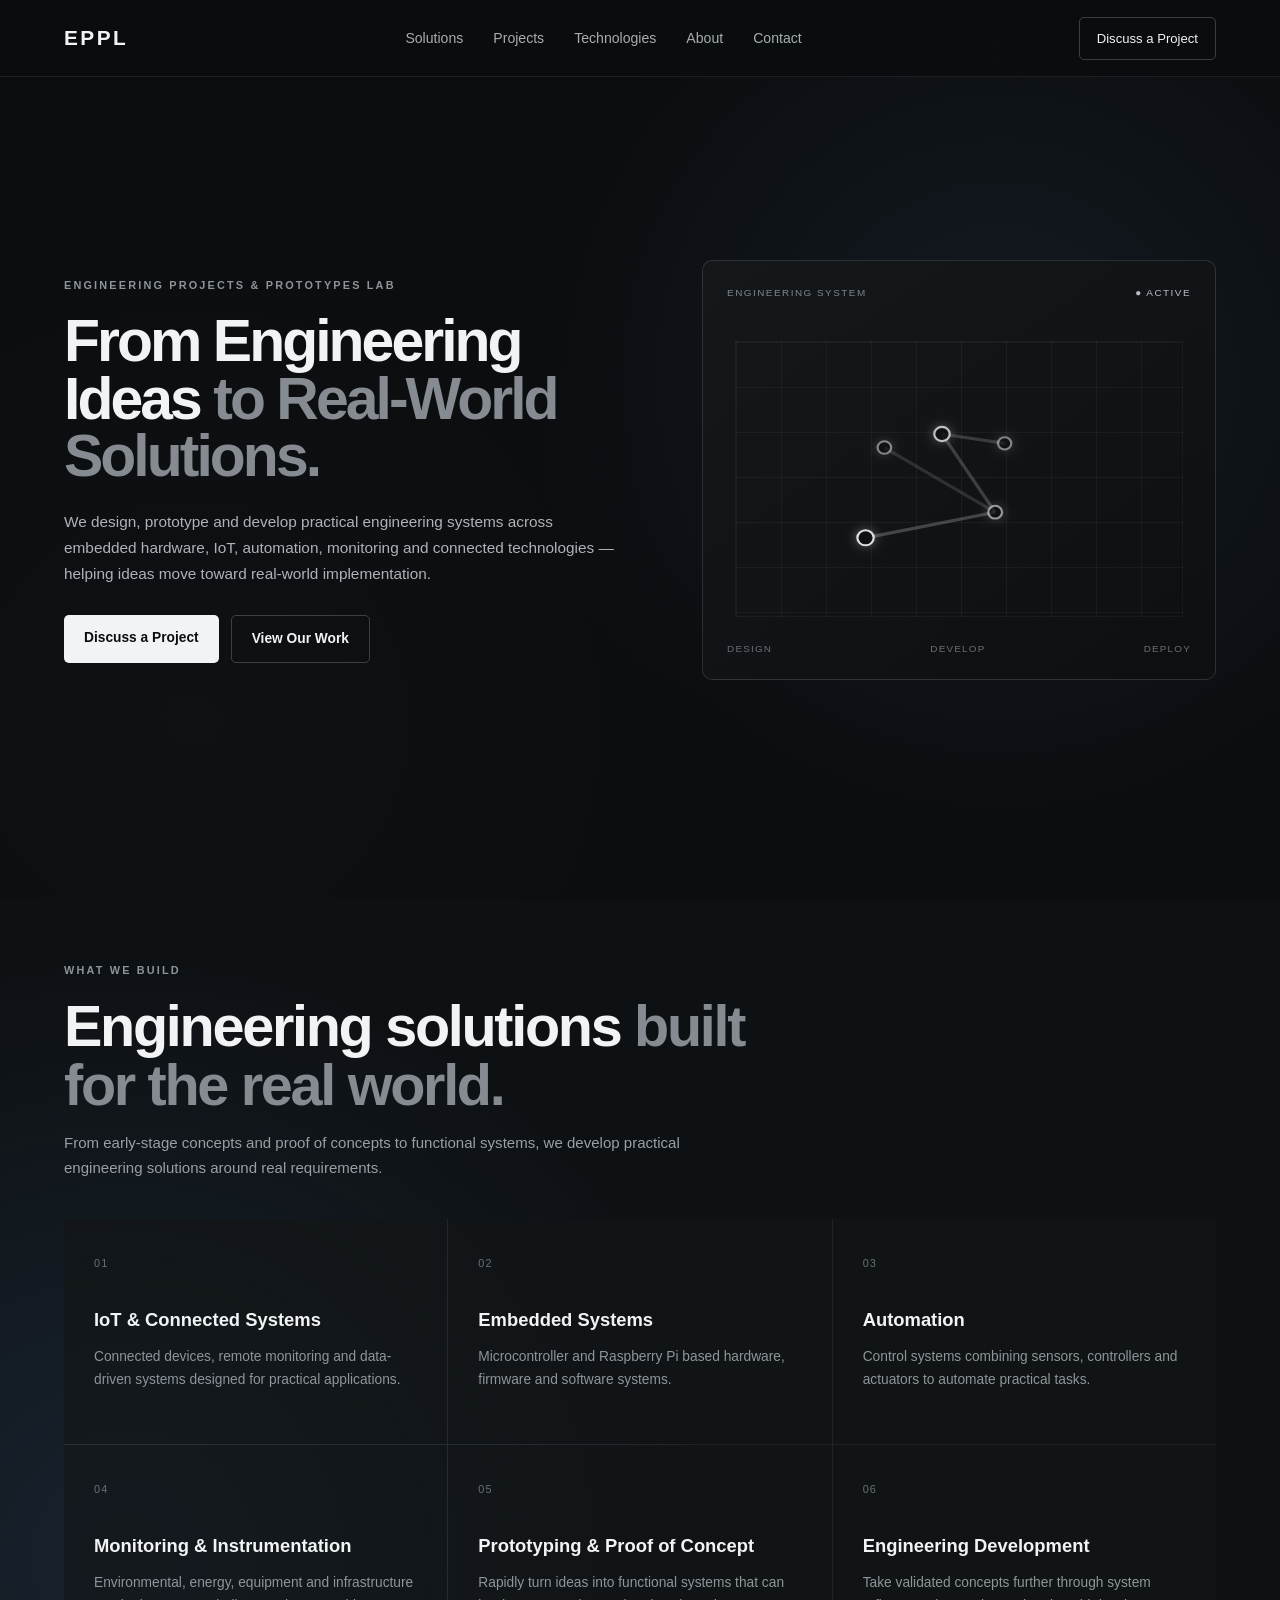
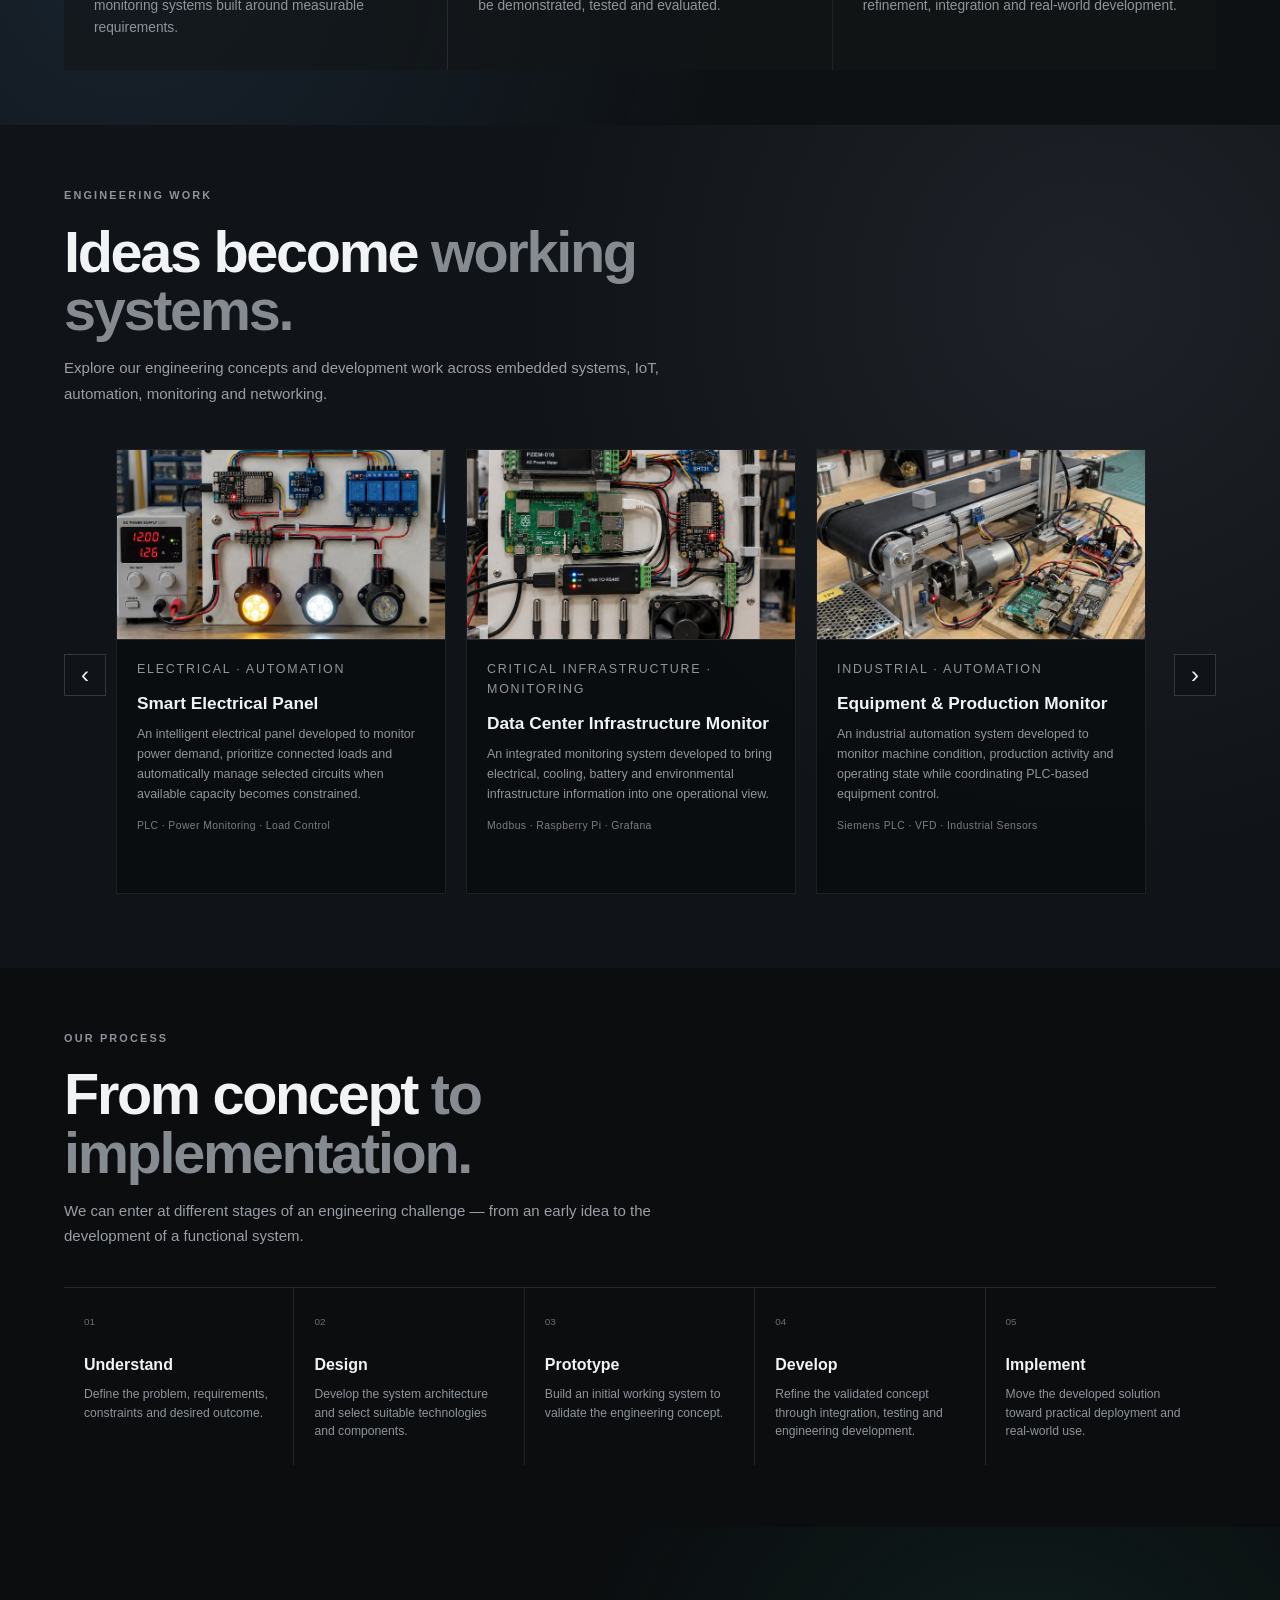
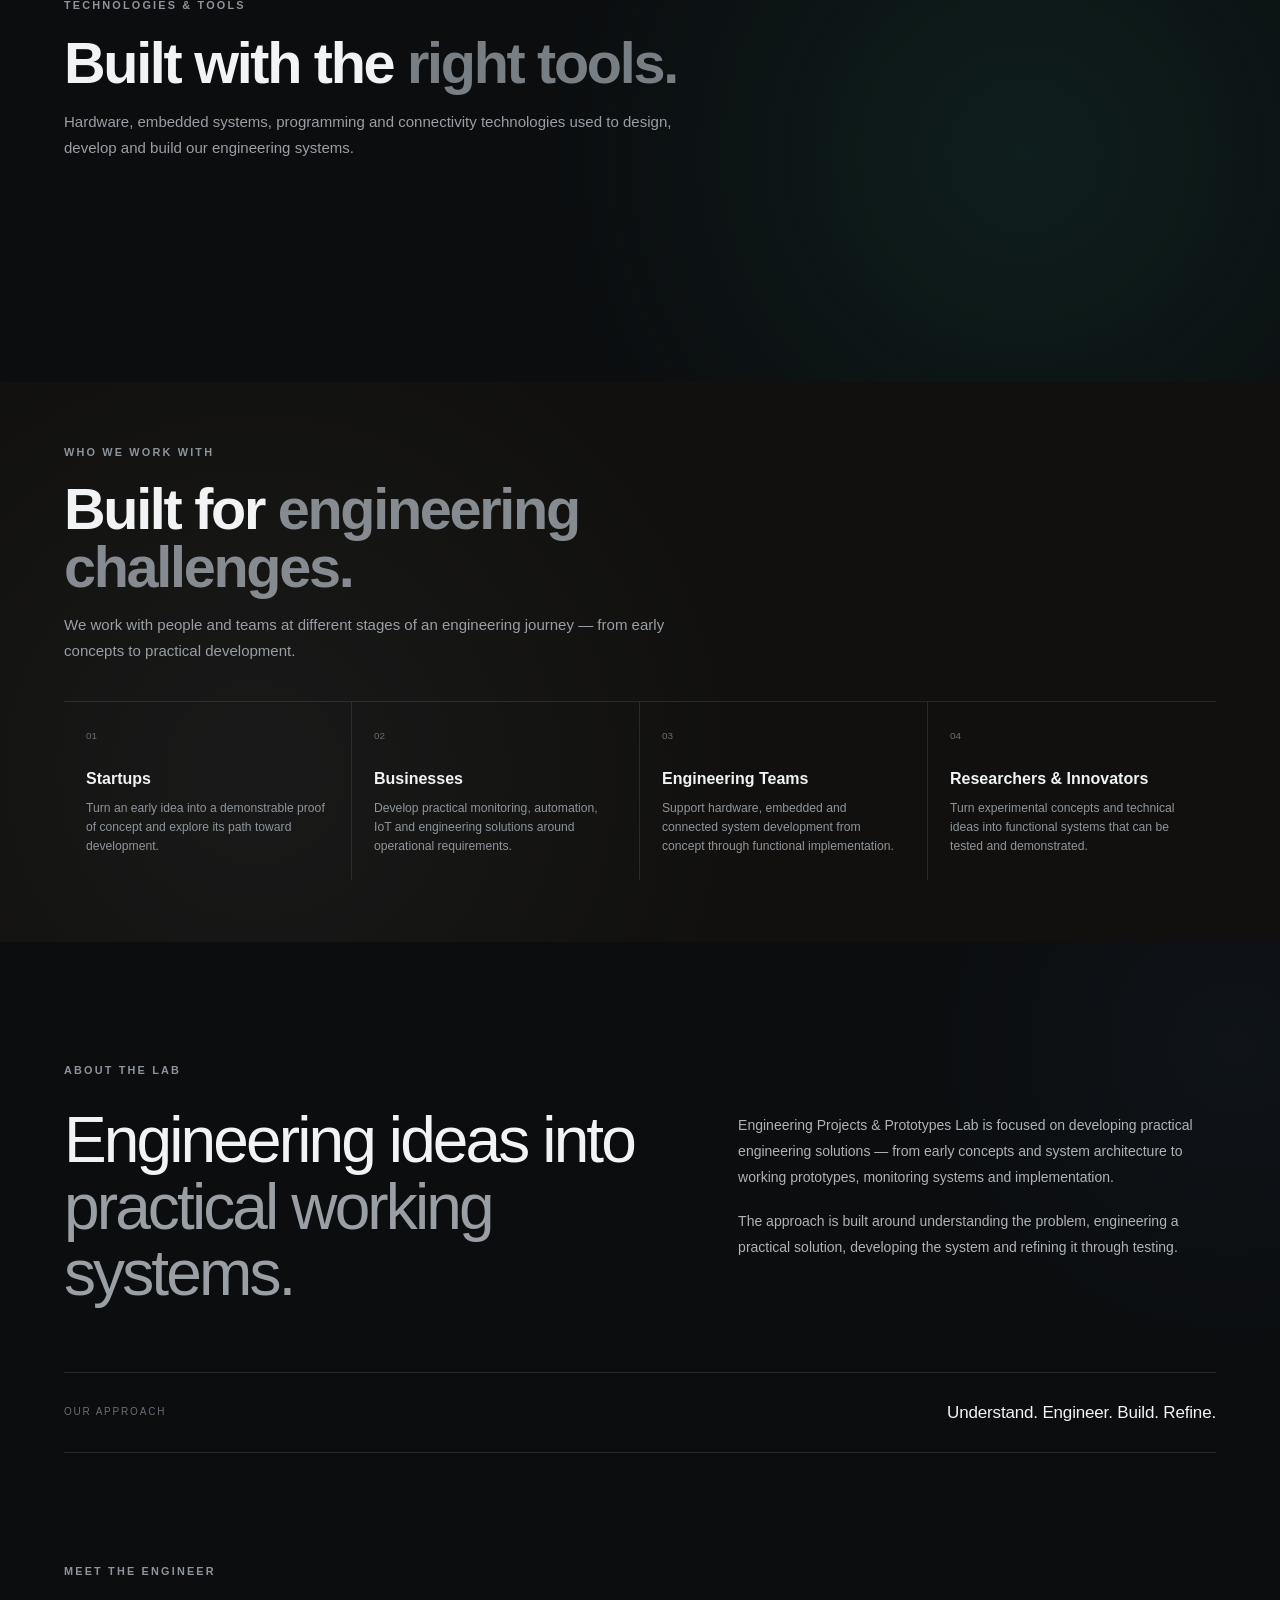
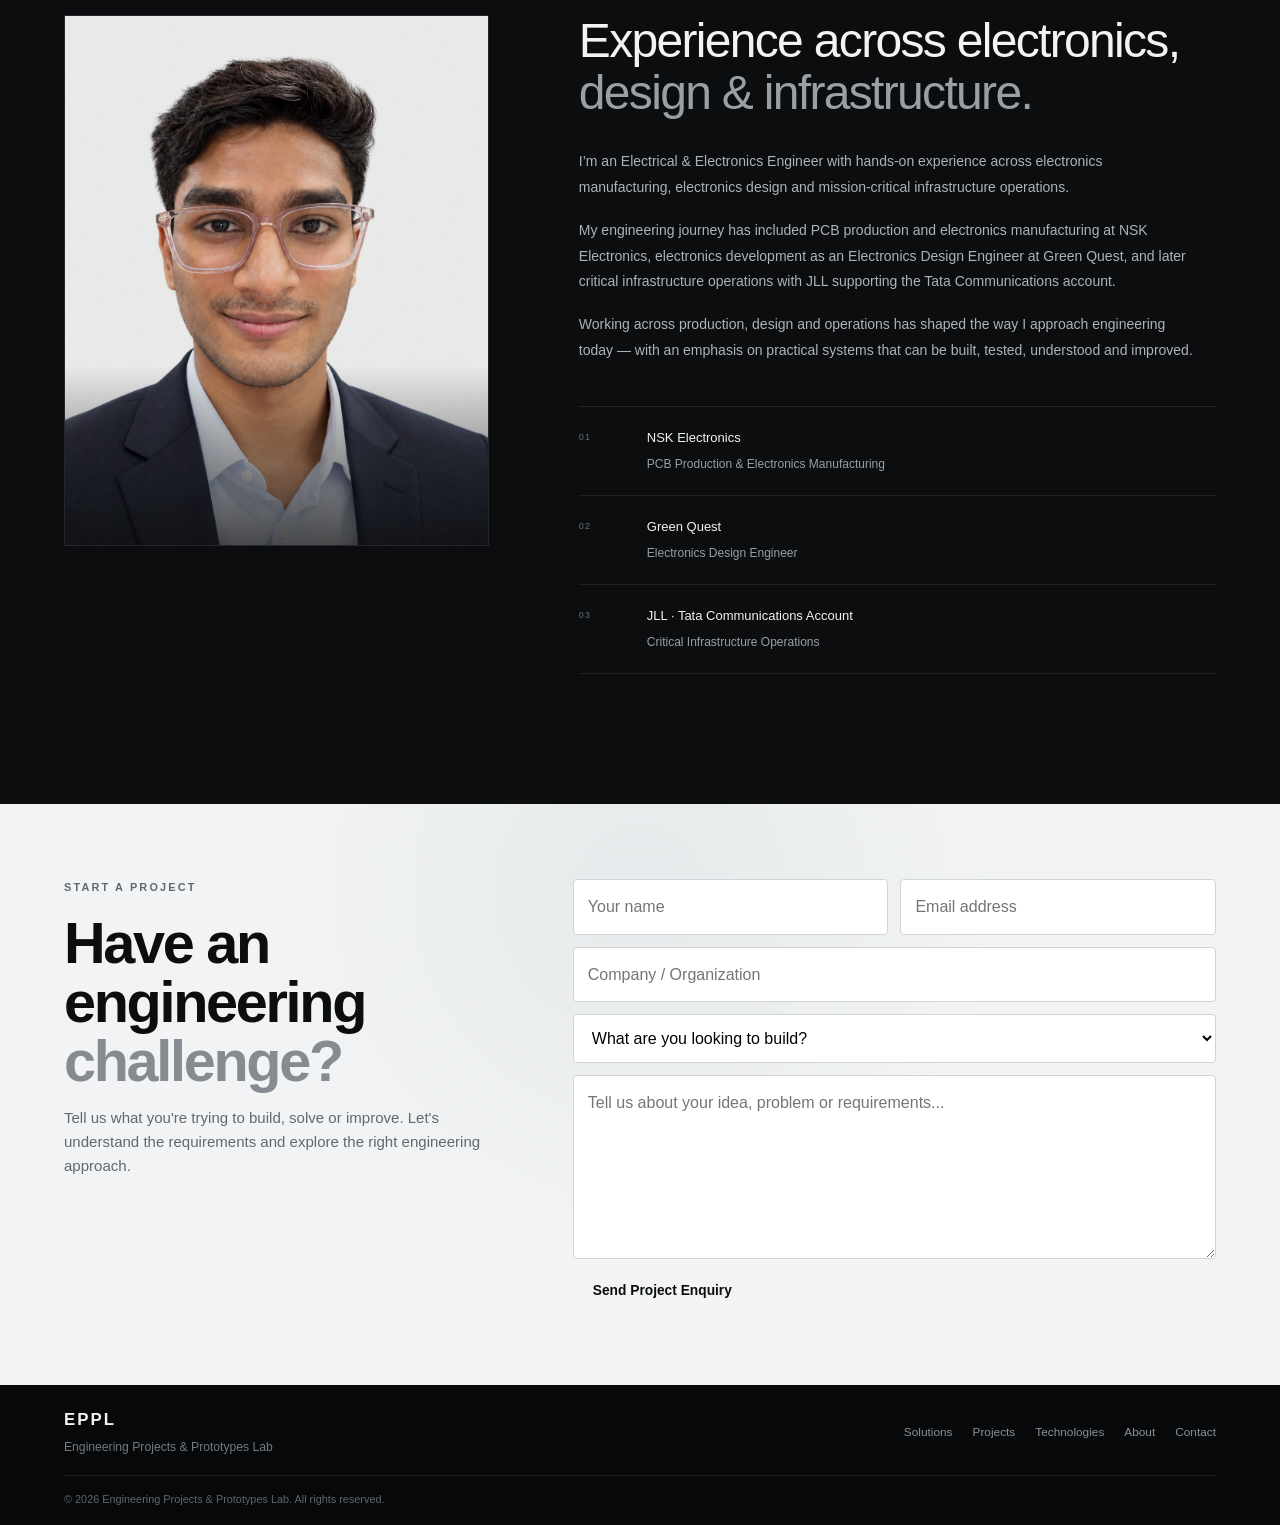
==== index.html @ 1024ffd7 "Initiate Portfolio deployment" ====
<!DOCTYPE html>
<html lang="en">

<head>

    <meta charset="UTF-8">

    <meta name="viewport" content="width=device-width, initial-scale=1.0">

    <title>Engineering Projects & Prototypes Lab</title>

    <meta name="description"
        content="Engineering Projects & Prototypes Lab — designing, developing and building practical engineering solutions across embedded systems, IoT, automation, monitoring and connected technologies.">

    <link rel="stylesheet" href="style.css">

</head>


<body>


    <!-- ================= NAVIGATION ================= -->

    <header class="navbar">

        <div class="container nav-container">

            <a href="#home" class="logo">
                EPPL
            </a>


            <nav class="nav-links">

                <a href="#solutions">Solutions</a>

                <a href="#projects">Projects</a>

                <a href="#technologies">Technologies</a>

                <a href="#about">About</a>

                <a href="#contact">Contact</a>

            </nav>


            <a href="#contact" class="nav-button">
                Discuss a Project
            </a>

        </div>

    </header>



    <!-- ================= MAIN ================= -->

    <main>


        <!-- ================= HERO ================= -->

        <section id="home" class="hero">

            <div class="container hero-container">


                <div class="hero-content">

                    <p class="eyebrow">
                        ENGINEERING PROJECTS & PROTOTYPES LAB
                    </p>


                    <h1>

                        From Engineering Ideas

                        <span>
                            to Real-World Solutions.
                        </span>

                    </h1>


                    <p class="hero-description">

                        We design, prototype and develop practical
                        engineering systems across embedded hardware,
                        IoT, automation, monitoring and connected
                        technologies — helping ideas move toward
                        real-world implementation.

                    </p>


                    <div class="hero-buttons">

                        <a href="#contact" class="primary-button">
                            Discuss a Project
                        </a>


                        <a href="#projects" class="secondary-button">
                            View Our Work
                        </a>

                    </div>

                </div>



                <!-- HERO VISUAL -->

                <div class="hero-visual">

                    <div class="prototype-card">

                        <div class="card-top">
                            <span>ENGINEERING SYSTEM</span>
                            <span class="status">● ACTIVE</span>
                        </div>

                        <div class="circuit-grid">

                            <svg class="engineering-network" viewBox="0 0 600 400" preserveAspectRatio="none">

                                <line id="arm-1" class="network-line" />
                                <line id="arm-2" class="network-line" />
                                <line id="arm-3" class="network-line" />
                                <line id="arm-4" class="network-line" />

                                <circle id="node-1" class="network-node" r="7" />
                                <circle id="node-2" class="network-node" r="7" />
                                <circle id="node-3" class="network-node" r="7" />
                                <circle id="node-4" class="network-node" r="7" />
                                <circle id="node-5" class="network-node" r="7" />

                            </svg>

                        </div>

                        <div class="card-bottom">
                            <span>DESIGN</span>
                            <span>DEVELOP</span>
                            <span>DEPLOY</span>
                        </div>

                    </div>

                </div>


            </div>

        </section>



        <!-- ================= SOLUTIONS ================= -->

        <section id="solutions" class="section">

            <div class="container">


                <div class="section-heading">

                    <p class="eyebrow">
                        WHAT WE BUILD
                    </p>


                    <h2>

                        Engineering solutions

                        <span>
                            built for the real world.
                        </span>

                    </h2>


                    <p>

                        From early-stage concepts and proof of concepts
                        to functional systems, we develop practical
                        engineering solutions around real requirements.

                    </p>

                </div>



                <div class="solution-grid">


                    <article class="solution-card">

                        <span class="card-number">
                            01
                        </span>

                        <h3>
                            IoT & Connected Systems
                        </h3>

                        <p>
                            Connected devices, remote monitoring and
                            data-driven systems designed for practical
                            applications.
                        </p>

                    </article>



                    <article class="solution-card">

                        <span class="card-number">
                            02
                        </span>

                        <h3>
                            Embedded Systems
                        </h3>

                        <p>
                            Microcontroller and Raspberry Pi based
                            hardware, firmware and software systems.
                        </p>

                    </article>



                    <article class="solution-card">

                        <span class="card-number">
                            03
                        </span>

                        <h3>
                            Automation
                        </h3>

                        <p>
                            Control systems combining sensors,
                            controllers and actuators to automate
                            practical tasks.
                        </p>

                    </article>



                    <article class="solution-card">

                        <span class="card-number">
                            04
                        </span>

                        <h3>
                            Monitoring & Instrumentation
                        </h3>

                        <p>
                            Environmental, energy, equipment and
                            infrastructure monitoring systems built
                            around measurable requirements.
                        </p>

                    </article>



                    <article class="solution-card">

                        <span class="card-number">
                            05
                        </span>

                        <h3>
                            Prototyping & Proof of Concept
                        </h3>

                        <p>
                            Rapidly turn ideas into functional systems
                            that can be demonstrated, tested and
                            evaluated.
                        </p>

                    </article>



                    <article class="solution-card">

                        <span class="card-number">
                            06
                        </span>

                        <h3>
                            Engineering Development
                        </h3>

                        <p>
                            Take validated concepts further through
                            system refinement, integration and
                            real-world development.
                        </p>

                    </article>


                </div>

            </div>

        </section>



        <!-- ================= PROJECTS ================= -->

        <section id="projects" class="section projects-section">

            <div class="container">


                <div class="section-heading">

                    <p class="eyebrow">
                        ENGINEERING WORK
                    </p>


                    <h2>

                        Ideas become

                        <span>
                            working systems.
                        </span>

                    </h2>


                    <p>

                        Explore our engineering concepts and development
                        work across embedded systems, IoT, automation,
                        monitoring and networking.

                    </p>

                </div>



                <div class="project-carousel">


                    <button class="project-arrow project-prev" aria-label="Previous project">

                        ‹

                    </button>



                    <div class="project-slider">


                        <!-- PROJECT 01 -->

                        <a href="projects/smart-electrical-panel.html" class="project-card" aria-label="Open Smart Electrical Panel project">

                            <div class="project-image">
                                <img src="assets/images/project-01.jpg" alt="Smart Electrical Panel">
                            </div>

                            <div class="project-content">

                                <p class="project-category">
                                    ELECTRICAL · AUTOMATION
                                </p>

                                <h3>
                                    Smart Electrical Panel
                                </h3>

                                <p>
                                    An intelligent electrical panel developed to monitor
                                    power demand, prioritize connected loads and automatically
                                    manage selected circuits when available capacity becomes
                                    constrained.
                                </p>

                                <div class="project-tech">
                                    PLC · Power Monitoring · Load Control
                                </div>


                            </div>

                        </a>



                        <!-- PROJECT 02 -->

                        <a href="projects/data-center-infrastructure-monitor.html" class="project-card" aria-label="Open Data Center Infrastructure Monitor project">

                            <div class="project-image">
                                <img src="assets/images/project-02.jpg" alt="Data Center Infrastructure Monitor">
                            </div>

                            <div class="project-content">

                                <p class="project-category">
                                    CRITICAL INFRASTRUCTURE · MONITORING
                                </p>

                                <h3>
                                    Data Center Infrastructure Monitor
                                </h3>

                                <p>
                                    An integrated monitoring system developed to bring
                                    electrical, cooling, battery and environmental
                                    infrastructure information into one operational view.
                                </p>

                                <div class="project-tech">
                                    Modbus · Raspberry Pi · Grafana
                                </div>


                            </div>

                        </a>

                        <!-- PROJECT 03 -->
                        <a href="projects/industrial-equipment-monitor-control.html" class="project-card" aria-label="Open Equipment & Production Monitor project">

                            <div class="project-image">
                                <img src="assets/images/project-03.jpg" alt="Equipment & Production Monitor">
                            </div>

                            <div class="project-content">

                                <p class="project-category">
                                    INDUSTRIAL · AUTOMATION
                                </p>

                                <h3>
                                    Equipment & Production Monitor
                                </h3>

                                <p>
                                    An industrial automation system developed to monitor
                                    machine condition, production activity and operating
                                    state while coordinating PLC-based equipment control.
                                </p>

                                <div class="project-tech">
                                    Siemens PLC · VFD · Industrial Sensors
                                </div>


                            </div>

                        </a>


                        <!-- PROJECT 04 -->

                        <a href="projects/predictive-motor-health.html" class="project-card" aria-label="Open Predictive Motor Health Analyzer project">

                            <div class="project-image">
                                <img src="assets/images/project-04.jpg" alt="Predictive Motor Health Analyzer">
                            </div>

                            <div class="project-content">

                                <p class="project-category">
                                    CONDITION MONITORING · ANALYTICS
                                </p>

                                <h3>
                                    Predictive Motor Health Analyzer
                                </h3>

                                <p>
                                    A multi-parameter motor monitoring system developed to
                                    observe electrical, vibration, thermal and rotational
                                    behaviour and identify developing operating deviations.
                                </p>

                                <div class="project-tech">
                                    STM32 · Sensors · Raspberry Pi
                                </div>


                            </div>

                        </a>



                        <!-- PROJECT 05 -->

                        <a href="projects/smart-parking-vehicle-flow.html" class="project-card" aria-label="Open Smart Parking & Vehicle Flow project">

                            <div class="project-image">
                                <img src="assets/images/project-05.jpg" alt="Smart Parking & Vehicle Flow">
                            </div>

                            <div class="project-content">

                                <p class="project-category">
                                    SMART INFRASTRUCTURE · AUTOMATION
                                </p>

                                <h3>
                                    Smart Parking & Vehicle Flow
                                </h3>

                                <p>
                                    A parking-management system developed to monitor
                                    space occupancy, identify vehicles, manage entry
                                    and exit access and maintain real-time parking capacity.
                                </p>

                                <div class="project-tech">
                                    PLC · RFID · IoT
                                </div>


                            </div>

                        </a>




                        <!-- PROJECT 06 -->

                        <a href="projects/community-water-consumption-monitor.html" class="project-card" aria-label="Open Community Water Consumption Monitor project">

                            <div class="project-image">
                                <img src="assets/images/project-06.jpg" alt="Community Water Consumption Monitor">
                            </div>

                            <div class="project-content">

                                <p class="project-category">
                                    SMART UTILITIES · IOT
                                </p>

                                <h3>
                                    Community Water Consumption Monitor
                                </h3>

                                <p>
                                    A community water-monitoring system developed to measure
                                    household consumption, track usage history and provide
                                    families with weekly individual and community-wide
                                    consumption awareness.
                                </p>

                                <div class="project-tech">
                                    ESP32 · LoRaWAN · Raspberry Pi
                                </div>


                            </div>

                        </a>



                    </div>



                    <button class="project-arrow project-next" aria-label="Next project">

                        ›

                    </button>


                </div>

            </div>

        </section>


        <!-- ================= HOW WE WORK ================= -->

        <section class="section process-section">

            <div class="container">


                <div class="section-heading">

                    <p class="eyebrow">
                        OUR PROCESS
                    </p>


                    <h2>

                        From concept

                        <span>
                            to implementation.
                        </span>

                    </h2>


                    <p>

                        We can enter at different stages of an engineering
                        challenge — from an early idea to the development
                        of a functional system.

                    </p>

                </div>



                <div class="process-grid">


                    <div class="process-step">

                        <span>
                            01
                        </span>

                        <h3>
                            Understand
                        </h3>

                        <p>
                            Define the problem, requirements, constraints
                            and desired outcome.
                        </p>

                    </div>



                    <div class="process-step">

                        <span>
                            02
                        </span>

                        <h3>
                            Design
                        </h3>

                        <p>
                            Develop the system architecture and select
                            suitable technologies and components.
                        </p>

                    </div>



                    <div class="process-step">

                        <span>
                            03
                        </span>

                        <h3>
                            Prototype
                        </h3>

                        <p>
                            Build an initial working system to validate
                            the engineering concept.
                        </p>

                    </div>



                    <div class="process-step">

                        <span>
                            04
                        </span>

                        <h3>
                            Develop
                        </h3>

                        <p>
                            Refine the validated concept through
                            integration, testing and engineering development.
                        </p>

                    </div>



                    <div class="process-step">

                        <span>
                            05
                        </span>

                        <h3>
                            Implement
                        </h3>

                        <p>
                            Move the developed solution toward practical
                            deployment and real-world use.
                        </p>

                    </div>


                </div>

            </div>

        </section>



        <!-- ================= TECHNOLOGIES ================= -->

        <section class="technology-section section" id="technologies">


            <div class="container">


                <div class="technology-heading">

                    <p class="eyebrow">
                        TECHNOLOGIES & TOOLS
                    </p>


                    <h2>

                        Built with the

                        <span>
                            right tools.
                        </span>

                    </h2>


                    <p>

                        Hardware, embedded systems, programming and
                        connectivity technologies used to design,
                        develop and build our engineering systems.

                    </p>

                </div>

            </div>



            <!-- ROW 01 -->

            <div class="technology-marquee">

                <div class="technology-track track-forward">


                    <div class="technology-item">
                        <span class="tech-icon">◉</span>
                        Arduino
                    </div>


                    <div class="technology-item">
                        <span class="tech-icon">◉</span>
                        ESP32
                    </div>


                    <div class="technology-item">
                        <span class="tech-icon">◉</span>
                        ESP8266
                    </div>


                    <div class="technology-item">
                        <span class="tech-icon">●</span>
                        Raspberry Pi
                    </div>


                    <div class="technology-item">
                        <span class="tech-icon">◇</span>
                        Sensors
                    </div>


                    <div class="technology-item">
                        <span class="tech-icon">□</span>
                        Relay Modules
                    </div>


                    <div class="technology-item">
                        <span class="tech-icon">↗</span>
                        Actuators
                    </div>


                    <div class="technology-item">
                        <span class="tech-icon">◎</span>
                        Motors
                    </div>



                    <!-- DUPLICATE -->

                    <div class="technology-item">
                        <span class="tech-icon">◉</span>
                        Arduino
                    </div>


                    <div class="technology-item">
                        <span class="tech-icon">◉</span>
                        ESP32
                    </div>


                    <div class="technology-item">
                        <span class="tech-icon">◉</span>
                        ESP8266
                    </div>


                    <div class="technology-item">
                        <span class="tech-icon">●</span>
                        Raspberry Pi
                    </div>


                    <div class="technology-item">
                        <span class="tech-icon">◇</span>
                        Sensors
                    </div>


                    <div class="technology-item">
                        <span class="tech-icon">□</span>
                        Relay Modules
                    </div>


                    <div class="technology-item">
                        <span class="tech-icon">↗</span>
                        Actuators
                    </div>


                    <div class="technology-item">
                        <span class="tech-icon">◎</span>
                        Motors
                    </div>


                </div>

            </div>



            <!-- ROW 02 -->

            <div class="technology-marquee">

                <div class="technology-track track-reverse">


                    <div class="technology-item">
                        <span class="tech-icon">Py</span>
                        Python
                    </div>


                    <div class="technology-item">
                        <span class="tech-icon">C</span>
                        C / C++
                    </div>


                    <div class="technology-item">
                        <span class="tech-icon">⌘</span>
                        Arduino IDE
                    </div>


                    <div class="technology-item">
                        <span class="tech-icon">▣</span>
                        Linux
                    </div>


                    <div class="technology-item">
                        <span class="tech-icon">Wi</span>
                        Wi-Fi
                    </div>


                    <div class="technology-item">
                        <span class="tech-icon">BT</span>
                        Bluetooth
                    </div>


                    <div class="technology-item">
                        <span class="tech-icon">MQ</span>
                        MQTT
                    </div>


                    <div class="technology-item">
                        <span class="tech-icon">IP</span>
                        TCP/IP
                    </div>


                    <div class="technology-item">
                        <span class="tech-icon">IoT</span>
                        IoT
                    </div>


                    <div class="technology-item">
                        <span class="tech-icon">GPIO</span>
                        GPIO
                    </div>



                    <!-- DUPLICATE -->

                    <div class="technology-item">
                        <span class="tech-icon">Py</span>
                        Python
                    </div>


                    <div class="technology-item">
                        <span class="tech-icon">C</span>
                        C / C++
                    </div>


                    <div class="technology-item">
                        <span class="tech-icon">⌘</span>
                        Arduino IDE
                    </div>


                    <div class="technology-item">
                        <span class="tech-icon">▣</span>
                        Linux
                    </div>


                    <div class="technology-item">
                        <span class="tech-icon">Wi</span>
                        Wi-Fi
                    </div>


                    <div class="technology-item">
                        <span class="tech-icon">BT</span>
                        Bluetooth
                    </div>


                    <div class="technology-item">
                        <span class="tech-icon">MQ</span>
                        MQTT
                    </div>


                    <div class="technology-item">
                        <span class="tech-icon">IP</span>
                        TCP/IP
                    </div>


                    <div class="technology-item">
                        <span class="tech-icon">IoT</span>
                        IoT
                    </div>


                    <div class="technology-item">
                        <span class="tech-icon">GPIO</span>
                        GPIO
                    </div>


                </div>

            </div>


        </section>



        <!-- ================= WHO WE WORK WITH ================= -->

        <section class="section clients-section">

            <div class="container">


                <div class="section-heading">

                    <p class="eyebrow">
                        WHO WE WORK WITH
                    </p>


                    <h2>

                        Built for

                        <span>
                            engineering challenges.
                        </span>

                    </h2>


                    <p>

                        We work with people and teams at different stages
                        of an engineering journey — from early concepts
                        to practical development.

                    </p>

                </div>



                <div class="client-grid">


                    <div class="client-card">

                        <span>
                            01
                        </span>

                        <h3>
                            Startups
                        </h3>

                        <p>
                            Turn an early idea into a demonstrable
                            proof of concept and explore its path
                            toward development.
                        </p>

                    </div>



                    <div class="client-card">

                        <span>
                            02
                        </span>

                        <h3>
                            Businesses
                        </h3>

                        <p>
                            Develop practical monitoring, automation,
                            IoT and engineering solutions around
                            operational requirements.
                        </p>

                    </div>



                    <div class="client-card">

                        <span>
                            03
                        </span>

                        <h3>
                            Engineering Teams
                        </h3>

                        <p>
                            Support hardware, embedded and connected
                            system development from concept through
                            functional implementation.
                        </p>

                    </div>



                    <div class="client-card">

                        <span>
                            04
                        </span>

                        <h3>
                            Researchers & Innovators
                        </h3>

                        <p>
                            Turn experimental concepts and technical
                            ideas into functional systems that can
                            be tested and demonstrated.
                        </p>

                    </div>


                </div>

            </div>

        </section>


        <!-- =========================================================
     ABOUT
========================================================= -->

        <section class="about-lab" id="about">

            <div class="container">


                <!-- =================================================
             ABOUT THE LAB
        ================================================== -->

                <div class="about-lab-intro">

                    <p class="eyebrow">
                        ABOUT THE LAB
                    </p>

                    <div class="about-lab-heading">

                        <h2>
                            Engineering ideas into
                            <span>practical working systems.</span>
                        </h2>

                        <div class="about-lab-copy">

                            <p>
                                Engineering Projects & Prototypes Lab is focused on
                                developing practical engineering solutions — from
                                early concepts and system architecture to working
                                prototypes, monitoring systems and implementation.
                            </p>

                            <p>
                                The approach is built around understanding the problem,
                                engineering a practical solution, developing the system
                                and refining it through testing.
                            </p>

                        </div>

                    </div>


                    <!-- MOTTO -->

                    <div class="lab-motto">

                        <span class="lab-motto-label">
                            OUR APPROACH
                        </span>

                        <strong>
                            Understand. Engineer. Build. Refine.
                        </strong>

                    </div>

                </div>



                <!-- =================================================
             MEET THE ENGINEER
        ================================================== -->

                <div class="meet-engineer">

                    <div class="meet-engineer-header">

                        <p class="eyebrow">
                            MEET THE ENGINEER
                        </p>

                    </div>


                    <div class="meet-engineer-grid">


                        <!-- PHOTO -->

                        <div class="engineer-photo">

                            <img src="assets/images/engineer-profile.jpg"
                                alt="Engineer behind Engineering Projects & Prototypes Lab">

                        </div>



                        <!-- PROFILE -->

                        <div class="engineer-profile">

                            <h3>
                                Experience across electronics,
                                <span>design & infrastructure.</span>
                            </h3>


                            <div class="engineer-story">

                                <p>
                                    I’m an Electrical & Electronics Engineer with
                                    hands-on experience across electronics manufacturing,
                                    electronics design and mission-critical infrastructure
                                    operations.
                                </p>

                                <p>
                                    My engineering journey has included PCB production
                                    and electronics manufacturing at NSK Electronics,
                                    electronics development as an Electronics Design
                                    Engineer at Green Quest, and later critical
                                    infrastructure operations with JLL supporting the
                                    Tata Communications account.
                                </p>

                                <p>
                                    Working across production, design and operations has
                                    shaped the way I approach engineering today — with an
                                    emphasis on practical systems that can be built,
                                    tested, understood and improved.
                                </p>

                            </div>



                            <!-- EXPERIENCE -->

                            <div class="engineer-experience">


                                <div class="engineer-experience-item">

                                    <div class="experience-number">
                                        01
                                    </div>

                                    <div class="experience-company">

                                        <strong>
                                            NSK Electronics
                                        </strong>

                                        <span>
                                            PCB Production & Electronics Manufacturing
                                        </span>

                                    </div>

                                </div>



                                <div class="engineer-experience-item">

                                    <div class="experience-number">
                                        02
                                    </div>

                                    <div class="experience-company">

                                        <strong>
                                            Green Quest
                                        </strong>

                                        <span>
                                            Electronics Design Engineer
                                        </span>

                                    </div>

                                </div>



                                <div class="engineer-experience-item">

                                    <div class="experience-number">
                                        03
                                    </div>

                                    <div class="experience-company">

                                        <strong>
                                            JLL · Tata Communications Account
                                        </strong>

                                        <span>
                                            Critical Infrastructure Operations
                                        </span>

                                    </div>

                                </div>


                            </div>

                        </div>

                    </div>

                </div>

            </div>

        </section>


        <!-- ================= CONTACT ================= -->

        <section id="contact" class="contact-section">

            <div class="container contact-container">


                <div class="contact-heading">

                    <p class="eyebrow">
                        START A PROJECT
                    </p>


                    <h2>

                        Have an engineering

                        <span>
                            challenge?
                        </span>

                    </h2>


                    <p>

                        Tell us what you're trying to build, solve or
                        improve. Let's understand the requirements and
                        explore the right engineering approach.

                    </p>

                </div>



                <form class="contact-form" id="contactForm">


                    <div class="form-row">

                        <input type="text" placeholder="Your name" required>


                        <input type="email" placeholder="Email address" required>

                    </div>



                    <input type="text" placeholder="Company / Organization">



                    <select>

                        <option value="">
                            What are you looking to build?
                        </option>


                        <option>
                            IoT Solution
                        </option>


                        <option>
                            Embedded System
                        </option>


                        <option>
                            Automation System
                        </option>


                        <option>
                            Monitoring System
                        </option>


                        <option>
                            Engineering Prototype
                        </option>


                        <option>
                            Product / System Development
                        </option>


                        <option>
                            Proof of Concept
                        </option>


                        <option>
                            Other
                        </option>

                    </select>



                    <textarea rows="6" placeholder="Tell us about your idea, problem or requirements..."></textarea>



                    <button type="submit" class="primary-button">

                        Send Project Enquiry

                    </button>


                </form>


            </div>

        </section>


    </main>



    <!-- ================= FOOTER ================= -->

    <footer class="footer">


        <div class="container footer-container">


            <div>

                <div class="footer-logo">
                    EPPL
                </div>


                <p>
                    Engineering Projects & Prototypes Lab
                </p>

            </div>



            <div class="footer-links">

                <a href="#solutions">
                    Solutions
                </a>


                <a href="#projects">
                    Projects
                </a>


                <a href="#technologies">
                    Technologies
                </a>


                <a href="#about">
                    About
                </a>


                <a href="#contact">
                    Contact
                </a>

            </div>


        </div>



        <div class="container footer-bottom">

            <p>

                © 2026 Engineering Projects & Prototypes Lab.
                All rights reserved.

            </p>

        </div>


    </footer>



    <script src="script.js"></script>


</body>

</html>
---- style.css ----
/* =========================================================
   THEME / GLOBAL VARIABLES
   Change colours here to change the overall site theme.
========================================================= */

:root {

    /* -----------------------------------------------------
       CORE BACKGROUNDS
    ----------------------------------------------------- */

    --bg-primary: #0b0d0f;
    --bg-secondary: #0e1114;
    --bg-tertiary: #101419;
    --bg-dark: #070809;


    /* -----------------------------------------------------
       CARDS
    ----------------------------------------------------- */

    --card-bg: rgba(8, 10, 12, 0.70);
    --card-bg-light: rgba(8, 10, 12, 0.62);
    --card-hover: rgba(20, 24, 28, 0.78);


    /* -----------------------------------------------------
       TEXT
    ----------------------------------------------------- */

    --text-primary: #f1f3f4;
    --text-secondary: #aeb3b8;
    --text-muted: #999fa5;
    --text-dim: #777e84;
    --text-faint: #686f76;


    /* -----------------------------------------------------
       BORDERS / LINES
    ----------------------------------------------------- */

    --border-light: rgba(255, 255, 255, 0.08);
    --border-medium: rgba(255, 255, 255, 0.10);
    --border-strong: rgba(255, 255, 255, 0.20);


    /* -----------------------------------------------------
       ATMOSPHERE / BACKGROUND GLOWS
    ----------------------------------------------------- */

    --glow-blue: rgba(45, 70, 95, 0.24);
    --glow-blue-soft: rgba(45, 75, 105, 0.30);

    --glow-steel: rgba(75, 80, 88, 0.24);

    --glow-neutral: rgba(55, 60, 68, 0.20);

    --glow-teal: rgba(25, 75, 68, 0.28);

    --glow-warm: rgba(43, 49, 48, 0.28);


    /* -----------------------------------------------------
       LIGHT CONTACT SECTION
    ----------------------------------------------------- */

    --contact-bg: #f1f3f4;
    --contact-text: #0b0d0f;
    --contact-muted: #62686d;
    --contact-input: #ffffff;
    --contact-border: #d1d5d8;
}


/* =========================================================
   RESET
========================================================= */

* {
    margin: 0;
    padding: 0;
    box-sizing: border-box;
}

html {
    scroll-behavior: smooth;
}

body {
    font-family: Arial, Helvetica, sans-serif;
    background: var(--bg-primary);
    color: var(--text-primary);
    line-height: 1.6;
    overflow-x: hidden;
}

section {
    scroll-margin-top: 75px;
}
#solutions {
    padding-bottom: 55px;
}

a {
    color: inherit;
    text-decoration: none;
}

button,
input,
select,
textarea {
    font-family: inherit;
}

.container {
    width: min(1180px, 90%);
    margin: 0 auto;
}


/* =========================================================
   NAVBAR
========================================================= */

.navbar {
    position: fixed;
    top: 0;
    left: 0;
    width: 100%;
    z-index: 1000;

    background: rgba(11, 13, 15, 0.85);

    backdrop-filter: blur(14px);

    border-bottom: 1px solid var(--border-light);
}

.nav-container {
    min-height: 76px;

    display: flex;
    align-items: center;
    justify-content: space-between;
}

.logo {
    font-size: 1.3rem;
    font-weight: 800;
    letter-spacing: 0.12em;
}

.nav-links {
    display: flex;
    gap: 30px;
}

.nav-links a {
    font-size: 0.88rem;
    color: #a8adb3;

    transition: color 0.25s ease;
}

.nav-links a:hover {
    color: #ffffff;
}

.nav-button {
    padding: 10px 17px;

    border: 1px solid var(--border-strong);
    border-radius: 5px;

    font-size: 0.82rem;

    transition:
        background 0.25s ease,
        color 0.25s ease;
}

.nav-button:hover {
    background: #ffffff;
    color: var(--bg-primary);
}


/* =========================================================
   HERO
========================================================= */

.hero {
    min-height: 100vh;

    padding-top: 105px;
    padding-bottom: 65px;

    display: flex;
    align-items: center;

    background:
        radial-gradient(
            circle at 78% 42%,
            var(--glow-blue),
            transparent 42%
        ),
        radial-gradient(
            circle at 15% 80%,
            rgba(30, 35, 42, 0.18),
            transparent 40%
        ),
        var(--bg-primary);
}

.hero-container {
    display: grid;

    grid-template-columns: 1.05fr 0.95fr;

    gap: 70px;

    align-items: center;
}

.eyebrow {
    font-size: 0.68rem;
    font-weight: 700;
    letter-spacing: 0.2em;

    color: #8d949b;

    margin-bottom: 18px;
}

.hero h1 {
    max-width: 600px;

    font-size: clamp(3rem, 4.6vw, 5rem);

    line-height: 0.98;

    letter-spacing: -0.05em;

    margin-bottom: 24px;
}

.hero h1 span,
.section-heading h2 span,
.about-section h2 span,
.contact-heading h2 span {
    color: #858b91;
}

.hero-description {
    max-width: 560px;

    font-size: 0.96rem;

    line-height: 1.7;

    color: var(--text-secondary);

    margin-bottom: 28px;
}

.hero-buttons {
    display: flex;

    gap: 12px;

    flex-wrap: wrap;
}

.primary-button,
.secondary-button {
    display: inline-block;

    padding: 12px 20px;

    border-radius: 5px;

    font-size: 0.86rem;
    font-weight: 700;

    transition: 0.3s ease;
}

.primary-button {
    background: var(--text-primary);
    color: var(--bg-primary);
}

.primary-button:hover {
    transform: translateY(-2px);
}

.secondary-button {
    border: 1px solid var(--border-strong);

    color: var(--text-primary);
}

.secondary-button:hover {
    background: rgba(255, 255, 255, 0.06);
}


/* =========================================================
   HERO VISUAL
========================================================= */

.hero-visual {
    width: 100%;
}

.prototype-card {
    min-height: 420px;

    padding: 24px;

    border: 1px solid rgba(255, 255, 255, 0.12);

    border-radius: 10px;

    background:
        linear-gradient(
            145deg,
            #15181b,
            #0d0f11
        );

    position: relative;

    overflow: hidden;
}


/* =========================================================
   CARD TOP
========================================================= */

.card-top {
    position: relative;

    z-index: 5;

    display: flex;

    justify-content: space-between;

    font-size: 0.62rem;

    letter-spacing: 0.15em;

    color: #7f868d;
}

.status {
    color: #b9bec3;
}


/* =========================================================
   ENGINEERING GRID
========================================================= */

.circuit-grid {
    position: absolute;

    inset: 80px 32px 62px;

    border: 1px solid rgba(255, 255, 255, 0.04);

    background-image:
        linear-gradient(
            rgba(255, 255, 255, 0.045) 1px,
            transparent 1px
        ),
        linear-gradient(
            90deg,
            rgba(255, 255, 255, 0.045) 1px,
            transparent 1px
        );

    background-size: 45px 45px;

    will-change: background-position;

    animation: gridDrift 18s linear infinite;

    overflow: hidden;
}

.circuit-grid::after {
    content: "";

    position: absolute;

    top: -20%;
    left: 0;

    width: 100%;
    height: 20%;

    background:
        linear-gradient(
            to bottom,
            transparent,
            rgba(255, 255, 255, 0.045),
            transparent
        );

    pointer-events: none;

    animation: gridScan 7s ease-in-out infinite;
}

@keyframes gridDrift {

    0% {
        background-position: 0 0;
    }

    50% {
        background-position: 22px 22px;
    }

    100% {
        background-position: 45px 45px;
    }
}




/* =========================================================
   SVG ENGINEERING NETWORK
========================================================= */

.engineering-network {
    position: absolute;

    inset: 0;

    width: 100%;
    height: 100%;

    overflow: visible;
}

.network-line {
    stroke: rgba(255, 255, 255, 0.42);

    stroke-width: 3.2;

    fill: none;

    vector-effect: non-scaling-stroke;
}

.network-node {
    fill: #0e1012;

    stroke: #dce0e3;

    stroke-width: 3;

    filter:
        drop-shadow(0 0 7px rgba(255, 255, 255, 0.28))
        drop-shadow(0 0 16px rgba(255, 255, 255, 0.10));
}


/* =========================================================
   CARD BOTTOM
========================================================= */

.card-bottom {
    position: absolute;

    bottom: 22px;

    left: 24px;
    right: 24px;

    display: flex;

    justify-content: space-between;

    font-size: 0.62rem;

    letter-spacing: 0.12em;

    color: var(--text-faint);
}


/* =========================================================
   GENERAL SECTIONS
========================================================= */

.section {
    padding: 62px 0;
}

.section-heading {
    max-width: 720px;

    margin-bottom: 38px;
}

.section-heading h2,
.about-section h2,
.contact-heading h2 {
    font-size: clamp(2.4rem, 4.5vw, 3.8rem);

    line-height: 1.02;

    letter-spacing: -0.04em;

    margin-bottom: 15px;
}

.section-heading > p:last-child {
    max-width: 620px;

    color: var(--text-muted);

    font-size: 0.94rem;

    line-height: 1.7;
}


/* =========================================================
   SOLUTIONS
========================================================= */

#solutions {
    background:
        radial-gradient(
            circle at 10% 80%,
            var(--glow-blue-soft),
            transparent 45%
        ),
        var(--bg-secondary);
}

.solution-grid {
    display: grid;

    grid-template-columns: repeat(3, 1fr);

    gap: 1px;

    background: rgba(255, 255, 255, 0.08);
}

.solution-card {
    min-height: 225px;

    padding: 30px;

    background: var(--card-bg-light);

    transition: background 0.3s ease;
}

.solution-card:hover {
    background: var(--card-hover);
}

.card-number {
    font-size: 0.68rem;

    color: var(--text-faint);

    letter-spacing: 0.1em;
}

.solution-card h3 {
    margin: 30px 0 12px;

    font-size: 1.15rem;
}

.solution-card p {
    color: #8e959b;

    font-size: 0.86rem;

    line-height: 1.65;
}


/* =========================================================
   PROJECTS
========================================================= */

.projects-section {
    background:
        radial-gradient(
            circle at 85% 20%,
            var(--glow-steel),
            transparent 45%
        ),
        var(--bg-tertiary);
}

#projects {
    scroll-margin-top: 60px;
}

#projects .section-heading {
    margin-bottom: 38px;
}


/* =========================================================
   PROJECT CAROUSEL
========================================================= */

.project-carousel {
    position: relative;

    width: 100%;

    padding: 0 52px;
}

.project-slider {
    display: flex;

    gap: 20px;

    width: 100%;

    overflow-x: auto;
    overflow-y: hidden;

    padding: 5px 0 12px;

    scroll-snap-type: x mandatory;

    scroll-behavior: smooth;

    scrollbar-width: none;

    cursor: grab;
}

.project-slider:active {
    cursor: grabbing;
}

.project-slider::-webkit-scrollbar {
    display: none;
}


/* =========================================================
   PROJECT CARDS
========================================================= */

.project-card {
    flex: 0 0 330px;

    scroll-snap-align: start;

    border: 1px solid var(--border-light);

    background: var(--card-bg);

    overflow: hidden;

    transition:
        transform 0.3s ease,
        border-color 0.3s ease;
}

.project-card:hover {
    transform: translateY(-4px);

    border-color: rgba(255, 255, 255, 0.20);
}


/* =========================================================
   PROJECT IMAGE
========================================================= */

.project-image {
    width: 100%;
    height: 190px;

    display: flex;

    align-items: center;
    justify-content: center;

    background:
        linear-gradient(
            135deg,
            #16191c,
            #0e1012
        );

    border-bottom: 1px solid var(--border-light);

    overflow: hidden;
}

.project-image img {
    width: 100%;
    height: 100%;

    object-fit: cover;

    display: block;

    transition: transform 0.5s ease;
}

.project-card:hover .project-image img {
    transform: scale(1.04);
}


/* =========================================================
   PROJECT CONTENT
========================================================= */

.project-content {
    padding: 20px;
}

.project-category {
    font-size: 0.60rem;

    color: var(--text-dim);

    letter-spacing: 0.14em;

    margin-bottom: 8px;
}

.project-content h3 {
    font-size: 1.08rem;

    line-height: 1.25;

    margin: 8px 0 10px;
}

.project-content p {
    color: #8f969c;

    font-size: 0.78rem;

    line-height: 1.6;

    margin-bottom: 13px;
}



/* =========================================================
   PROJECT TECHNOLOGIES
========================================================= */

.project-tech {
    margin: 12px 0 17px;

    font-size: 0.65rem;

    letter-spacing: 0.04em;

    color: var(--text-dim);
}


/* =========================================================
   PROJECT LINK
========================================================= */

.project-content a {
    font-size: 0.74rem;

    font-weight: 700;
}


/* =========================================================
   PROJECT ARROWS
========================================================= */

.project-arrow {
    position: absolute;

    top: 50%;

    transform: translateY(-50%);

    z-index: 10;

    width: 42px;
    height: 42px;

    border: 1px solid rgba(255, 255, 255, 0.15);

    background: var(--bg-tertiary);

    color: inherit;

    font-size: 1.5rem;

    cursor: pointer;

    display: flex;

    align-items: center;
    justify-content: center;

    transition:
        transform 0.2s ease,
        border-color 0.2s ease,
        background 0.2s ease;
}

.project-prev {
    left: 0;
}

.project-next {
    right: 0;
}

.project-arrow:hover {
    transform: translateY(-50%) scale(1.05);

    border-color: rgba(255, 255, 255, 0.4);

    background: #15181b;
}


/* =========================================================
   PROCESS
========================================================= */

#process {
    background:
        radial-gradient(
            circle at 50% 100%,
            var(--glow-neutral),
            transparent 45%
        ),
        var(--bg-primary);
}

.process-grid {
    display: grid;

    grid-template-columns: repeat(5, minmax(0, 1fr));

    width: 100%;

    border-top: 1px solid var(--border-medium);
}

.process-step {
    min-width: 0;

    padding: 26px 20px 24px;

    border-right: 1px solid var(--border-medium);
}

.process-step:last-child {
    border-right: none;
}

.process-step > span {
    display: block;

    margin-bottom: 25px;

    font-size: 0.62rem;

    color: var(--text-faint);
}

.process-step h3 {
    font-size: 1rem;

    line-height: 1.25;

    margin-bottom: 10px;
}

.process-step p {
    color: #8e959b;

    font-size: 0.76rem;

    line-height: 1.55;
}


/* =========================================================
   CAPABILITIES
========================================================= */

#capabilities {
    background:
        radial-gradient(
            circle at 15% 30%,
            rgba(45, 60, 75, 0.22),
            transparent 45%
        ),
        var(--bg-secondary);
}

.capabilities-grid {
    display: grid;

    grid-template-columns: repeat(2, 1fr);

    border-top: 1px solid var(--border-medium);
}

.capability {
    padding: 25px 0;

    border-bottom: 1px solid var(--border-medium);
}

.capability:nth-child(odd) {
    padding-right: 45px;

    border-right: 1px solid var(--border-medium);
}

.capability:nth-child(even) {
    padding-left: 45px;
}

.capability h3 {
    margin-bottom: 10px;

    font-size: 1.05rem;
}

.capability p {
    color: #8e959b;

    font-size: 0.86rem;

    line-height: 1.65;
}


/* =========================================================
   TECHNOLOGIES
========================================================= */

.technology-section {
    position: relative;

    overflow: hidden;

    padding: 70px 0;

    background:
        radial-gradient(
            circle at 80% 50%,
            var(--glow-teal),
            transparent 45%
        ),
        var(--bg-primary);
}

.technology-heading {
    max-width: 760px;

    margin-bottom: 40px;
}

.technology-heading h2 {
    font-size: clamp(2.5rem, 4.5vw, 3.8rem);

    line-height: 1.05;

    letter-spacing: -0.04em;

    margin-bottom: 16px;
}

.technology-heading h2 span {
    color: var(--text-dim);
}

.technology-heading p:last-child {
    max-width: 620px;

    color: var(--text-muted);

    font-size: 0.94rem;

    line-height: 1.7;
}


/* =========================================================
   TECHNOLOGY MARQUEE
========================================================= */

.technology-marquee {
    width: 100%;

    overflow: hidden;

    margin-top: 12px;

    mask-image:
        linear-gradient(
            to right,
            transparent,
            black 8%,
            black 92%,
            transparent
        );

    -webkit-mask-image:
        linear-gradient(
            to right,
            transparent,
            black 8%,
            black 92%,
            transparent
        );
}

.technology-track {
    display: flex;

    width: max-content;

    gap: 12px;

    will-change: transform;
}

.technology-item {
    height: 50px;

    display: flex;

    align-items: center;

    gap: 10px;

    padding: 0 18px;

    white-space: nowrap;

    border: 1px solid var(--border-medium);

    border-radius: 8px;

    background:
        linear-gradient(
            145deg,
            rgba(255, 255, 255, 0.045),
            rgba(255, 255, 255, 0.015)
        );

    color: #c9cdd1;

    font-size: 0.78rem;

    transition:
        border-color 0.25s ease,
        background 0.25s ease,
        transform 0.25s ease;
}

.technology-item:hover {
    border-color: rgba(255, 255, 255, 0.28);

    background:
        linear-gradient(
            145deg,
            rgba(255, 255, 255, 0.08),
            rgba(255, 255, 255, 0.025)
        );

    transform: translateY(-2px);
}

.tech-icon {
    min-width: 22px;

    display: inline-flex;

    align-items: center;
    justify-content: center;

    font-size: 0.68rem;

    font-weight: 700;

    color: var(--text-secondary);
}


/* =========================================================
   TECHNOLOGY ANIMATION
========================================================= */

.track-forward {
    animation: technologyForward 32s linear infinite;
}

.track-reverse {
    animation: technologyReverse 36s linear infinite;
}

@keyframes technologyForward {

    from {
        transform: translateX(0);
    }

    to {
        transform: translateX(-50%);
    }
}

@keyframes technologyReverse {

    from {
        transform: translateX(-50%);
    }

    to {
        transform: translateX(0);
    }
}


/* =========================================================
   CLIENTS / WHO WE WORK WITH
========================================================= */

.clients-section {
    background:
        radial-gradient(
            circle at 20% 70%,
            var(--glow-warm),
            transparent 45%
        ),
        #11100f;
}

.client-grid {
    display: grid;

    grid-template-columns: repeat(4, minmax(0, 1fr));

    width: 100%;

    border-top: 1px solid var(--border-medium);
}

.client-card {
    min-width: 0;

    padding: 26px 22px 24px;

    border-right: 1px solid var(--border-medium);
}

.client-card:last-child {
    border-right: none;
}

.client-card span {
    display: block;

    margin-bottom: 25px;

    font-size: 0.62rem;

    color: var(--text-faint);
}

.client-card h3 {
    font-size: 1rem;

    line-height: 1.25;

    margin-bottom: 10px;
}

.client-card p {
    color: #8e959b;

    font-size: 0.76rem;

    line-height: 1.55;
}


/* =========================================================
   ABOUT
========================================================= */

.about-section {
    padding: 120px 0 100px;

    background:
        radial-gradient(
            circle at 75% 30%,
            var(--glow-warm),
            transparent 45%
        ),
        #11100f;
}

.about-container {
    display: grid;

    grid-template-columns: 1fr 1fr;

    gap: 80px;
}

.about-content {
    padding-top: 8px;
}

.about-content p {
    color: #9ba1a6;

    font-size: 0.98rem;

    line-height: 1.75;

    margin-bottom: 20px;
}

/* =========================================================
   ABOUT THE LAB
========================================================= */

.about-lab {
    position: relative;

    padding: 120px 0 130px;

    background: var(--bg-primary);

    overflow: hidden;
}


/* subtle engineering glow */

.about-lab::before {
    content: "";

    position: absolute;

    width: 650px;
    height: 650px;

    top: -220px;
    right: -280px;

    border-radius: 50%;

    background: radial-gradient(
        circle,
        rgba(45, 70, 95, 0.12),
        transparent 70%
    );

    pointer-events: none;
}


/* =========================================================
   LAB INTRO
========================================================= */

.about-lab-intro {
    position: relative;
    z-index: 2;
}


.about-lab-intro .eyebrow {
    margin-bottom: 28px;
}


.about-lab-heading {
    display: grid;

    grid-template-columns:
        minmax(420px, 1.1fr)
        minmax(330px, .9fr);

    gap: 90px;

    align-items: start;
}


.about-lab-heading h2 {
    max-width: 680px;

    margin: 0;

    font-size: clamp(42px, 5vw, 66px);
    line-height: 1.04;

    letter-spacing: -0.045em;

    font-weight: 500;

    color: var(--text-primary);
}


.about-lab-heading h2 span {
    color: var(--text-muted);
}


.about-lab-copy {
    max-width: 520px;

    padding-top: 6px;
}


.about-lab-copy p {
    margin: 0 0 18px;

    font-size: 14px;
    line-height: 1.85;

    color: var(--text-secondary);
}


.about-lab-copy p:last-child {
    margin-bottom: 0;
}


/* =========================================================
   MOTTO
========================================================= */

.lab-motto {
    display: flex;

    align-items: center;
    justify-content: space-between;

    gap: 40px;

    margin-top: 65px;

    padding: 26px 0;

    border-top: 1px solid var(--border-medium);
    border-bottom: 1px solid var(--border-medium);
}


.lab-motto-label {
    font-size: 10px;
    letter-spacing: .18em;

    color: var(--text-faint);
}


.lab-motto strong {
    font-size: 17px;

    font-weight: 400;

    letter-spacing: -.01em;

    color: var(--text-primary);
}



/* =========================================================
   MEET THE ENGINEER
========================================================= */

.meet-engineer {
    position: relative;

    margin-top: 110px;

    z-index: 2;
}


.meet-engineer-header {
    margin-bottom: 35px;
}


.meet-engineer-grid {
    display: grid;

    grid-template-columns:
        minmax(300px, .80fr)
        minmax(450px, 1.20fr);

    gap: 90px;

    align-items: start;
}



/* =========================================================
   ENGINEER PHOTO
========================================================= */

.engineer-photo {
    position: relative;

    width: 100%;
    max-width: 455px;

    aspect-ratio: 4 / 5;

    overflow: hidden;

    background: var(--bg-tertiary);

    border: 1px solid var(--border-light);
}


.engineer-photo img {
    width: 100%;
    height: 100%;

    display: block;

    object-fit: cover;

    filter:
        grayscale(15%)
        brightness(.90)
        contrast(1.04);

    transition:
        transform .6s ease,
        filter .6s ease;
}


.engineer-photo:hover img {
    transform: scale(1.015);

    filter:
        grayscale(0%)
        brightness(.96)
        contrast(1.02);
}


/* subtle bottom gradient */

.engineer-photo::after {
    content: "";

    position: absolute;

    inset: 0;

    background:
        linear-gradient(
            to top,
            rgba(7, 8, 9, .70),
            transparent 34%
        );

    pointer-events: none;
}


.engineer-photo-label {
    position: absolute;

    z-index: 2;

    left: 22px;
    bottom: 20px;

    font-size: 8px;

    letter-spacing: .17em;

    color: rgba(255,255,255,.62);
}



/* =========================================================
   ENGINEER PROFILE
========================================================= */

.engineer-profile {
    max-width: 680px;
}


.engineer-profile h3 {
    max-width: 620px;

    margin: 0 0 30px;

    font-size: clamp(32px, 3.8vw, 48px);
    line-height: 1.08;

    letter-spacing: -.035em;

    font-weight: 500;

    color: var(--text-primary);
}


.engineer-profile h3 span {
    color: var(--text-muted);
}



/* =========================================================
   ENGINEER STORY
========================================================= */

.engineer-story {
    max-width: 620px;
}


.engineer-story p {
    margin: 0 0 17px;

    font-size: 14px;
    line-height: 1.85;

    color: var(--text-secondary);
}


.engineer-story p:last-child {
    margin-bottom: 0;
}



/* =========================================================
   ENGINEER EXPERIENCE
========================================================= */

.engineer-experience {
    margin-top: 44px;

    border-top: 1px solid var(--border-medium);
}


.engineer-experience-item {
    display: grid;

    grid-template-columns: 48px 1fr;

    gap: 20px;

    align-items: start;

    padding: 21px 0;

    border-bottom: 1px solid var(--border-light);
}


.experience-number {
    padding-top: 2px;

    font-size: 9px;

    letter-spacing: .14em;

    color: var(--text-faint);
}


.experience-company {
    display: flex;

    flex-direction: column;

    gap: 6px;
}


.experience-company strong {
    font-size: 13px;

    font-weight: 500;

    color: var(--text-primary);
}


.experience-company span {
    font-size: 12px;

    line-height: 1.6;

    color: var(--text-muted);
}



/* =========================================================
   ABOUT RESPONSIVE
========================================================= */

@media (max-width: 1000px) {

    .about-lab {
        padding: 100px 0 110px;
    }


    .about-lab-heading {
        grid-template-columns: 1fr;

        gap: 35px;
    }


    .about-lab-copy {
        max-width: 650px;
    }


    .meet-engineer-grid {
        grid-template-columns: 1fr;

        gap: 55px;
    }


    .engineer-photo {
        max-width: 520px;
    }


    .engineer-profile {
        max-width: 700px;
    }

}



@media (max-width: 650px) {

    .about-lab {
        padding: 80px 0 90px;
    }


    .about-lab-intro .eyebrow {
        margin-bottom: 20px;
    }


    .about-lab-heading h2 {
        font-size: 39px;
    }


    .about-lab-copy p {
        font-size: 13px;

        line-height: 1.8;
    }


    .lab-motto {
        align-items: flex-start;

        flex-direction: column;

        gap: 10px;

        margin-top: 45px;

        padding: 22px 0;
    }


    .lab-motto strong {
        font-size: 15px;
    }


    .meet-engineer {
        margin-top: 75px;
    }


    .meet-engineer-header {
        margin-bottom: 24px;
    }


    .meet-engineer-grid {
        gap: 40px;
    }


    .engineer-photo {
        max-width: 100%;
    }


    .engineer-profile h3 {
        margin-bottom: 25px;

        font-size: 34px;
    }


    .engineer-story p {
        font-size: 13px;

        line-height: 1.8;
    }


    .engineer-experience {
        margin-top: 34px;
    }


    .engineer-experience-item {
        grid-template-columns: 36px 1fr;

        gap: 12px;

        padding: 18px 0;
    }

}
/* =========================================================
   CONTENT
========================================================= */

.engineer-content {
    max-width: 680px;
}


.engineer-content .eyebrow {
    margin-bottom: 20px;
}


.engineer-content h2 {
    max-width: 650px;

    margin: 0 0 32px;

    font-size: clamp(34px, 4vw, 54px);
    line-height: 1.08;

    font-weight: 500;

    letter-spacing: -0.035em;

    color: var(--text-primary);
}


.engineer-content h2 span {
    color: var(--text-muted);
}


/* =========================================================
   STORY
========================================================= */

.engineer-story {
    max-width: 620px;
}


.engineer-story p {
    margin: 0 0 17px;

    font-size: 14px;
    line-height: 1.85;

    color: var(--text-secondary);
}


.engineer-story p:last-child {
    margin-bottom: 0;
}


/* =========================================================
   EXPERIENCE
========================================================= */

.engineer-experience {
    margin-top: 42px;

    border-top: 1px solid var(--border-medium);
}


.experience-item {
    display: grid;

    grid-template-columns: 210px 1fr;

    gap: 25px;

    padding: 20px 0;

    border-bottom: 1px solid var(--border-light);
}


.experience-item strong {
    font-size: 12px;
    line-height: 1.5;

    font-weight: 500;

    letter-spacing: 0.02em;

    color: var(--text-primary);
}


.experience-item span {
    font-size: 12px;
    line-height: 1.6;

    color: var(--text-muted);
}


/* =========================================================
   RESPONSIVE
========================================================= */

@media (max-width: 950px) {

    .meet-engineer {
        padding: 95px 0;
    }

    .meet-engineer-grid {
        grid-template-columns: 1fr;

        gap: 55px;
    }

    .engineer-image {
        max-width: 520px;
    }

    .engineer-content {
        max-width: 700px;
    }

}


@media (max-width: 650px) {

    .meet-engineer {
        padding: 75px 0;
    }

    .meet-engineer-grid {
        gap: 42px;
    }

    .engineer-image {
        max-width: 100%;

        aspect-ratio: 4 / 4.8;
    }

    .engineer-content h2 {
        margin-bottom: 26px;

        font-size: 34px;
    }

    .engineer-story p {
        font-size: 13px;
        line-height: 1.8;
    }

    .engineer-experience {
        margin-top: 34px;
    }

    .experience-item {
        grid-template-columns: 1fr;

        gap: 6px;

        padding: 18px 0;
    }

}


/* =========================================================
   CONTACT
========================================================= */

.contact-section {
    padding: 75px 0;

    background:
        radial-gradient(
            circle at 50% 15%,
            rgba(190, 195, 200, 0.20),
            transparent 45%
        ),
        var(--contact-bg);

    color: var(--contact-text);
}

.contact-container {
    display: grid;

    grid-template-columns: 0.8fr 1.2fr;

    gap: 80px;
}

.contact-heading .eyebrow {
    color: var(--contact-muted);
}

.contact-heading p:last-child {
    max-width: 450px;

    color: var(--contact-muted);

    font-size: 0.94rem;
}

.contact-form {
    display: flex;

    flex-direction: column;

    gap: 12px;
}

.form-row {
    display: grid;

    grid-template-columns: 1fr 1fr;

    gap: 12px;
}

.contact-form input,
.contact-form select,
.contact-form textarea {
    width: 100%;

    padding: 14px;

    border: 1px solid var(--contact-border);

    border-radius: 4px;

    background: var(--contact-input);

    font: inherit;

    outline: none;
}

.contact-form textarea {
    resize: vertical;

    min-height: 120px;
}

.contact-form input:focus,
.contact-form select:focus,
.contact-form textarea:focus {
    border-color: #555;
}

.contact-form .primary-button {
    border: none;

    cursor: pointer;

    align-self: flex-start;
}


/* =========================================================
   FOOTER
========================================================= */

.footer {
    padding: 22px 0 16px;

    background: var(--bg-dark);
}

.footer-container {
    display: flex;

    justify-content: space-between;

    align-items: center;

    gap: 30px;

    padding-bottom: 18px;
}

.footer-logo {
    font-size: 1.05rem;

    font-weight: 800;

    letter-spacing: 0.12em;
}

.footer-container p {
    color: #737a80;

    font-size: 0.76rem;

    margin-top: 4px;
}

.footer-links {
    display: flex;

    gap: 20px;

    align-items: center;
}

.footer-links a {
    color: #8a9197;

    font-size: 0.74rem;
}

.footer-bottom {
    padding-top: 15px;

    border-top: 1px solid rgba(255, 255, 255, 0.08);
}

.footer-bottom p {
    color: #5f666c;

    font-size: 0.68rem;
}


/* =========================================================
   TABLET
========================================================= */

@media (max-width: 1100px) {

    .hero-container {
        gap: 50px;
    }

    .hero h1 {
        font-size: clamp(3rem, 5vw, 4.5rem);
    }

    .project-carousel {
        padding: 0 48px;
    }

    .project-card {
        flex-basis: 315px;
    }
}


/* =========================================================
   SMALL LAPTOP / TABLET
========================================================= */

@media (max-width: 900px) {

    /* NAVBAR */

    .nav-links {
        display: none;
    }

    .nav-container {
        min-height: 70px;
    }


    /* HERO */

    .hero {
        min-height: auto;

        padding-top: 115px;
        padding-bottom: 65px;
    }

    .hero-container {
        grid-template-columns: 1fr;

        gap: 45px;
    }

    .hero-content {
        max-width: 680px;
    }

    .hero h1 {
        max-width: 650px;

        font-size: clamp(3rem, 7vw, 4.5rem);
    }

    .hero-description {
        max-width: 620px;
    }

    .hero-visual {
        width: 100%;

        max-width: 650px;
    }


    /* SOLUTIONS */

    .solution-grid {
        grid-template-columns: repeat(2, 1fr);
    }


    /* PROJECTS */

    .project-card {
        flex-basis: 300px;
    }


    /* PROCESS */

    .process-grid {
        grid-template-columns: repeat(2, minmax(0, 1fr));
    }

    .process-step {
        border-bottom: 1px solid var(--border-medium);
    }


    /* CLIENTS */

    .client-grid {
        grid-template-columns: repeat(2, minmax(0, 1fr));
    }

    .client-card:nth-child(2) {
        border-right: none;
    }

    .client-card {
        border-bottom: 1px solid var(--border-medium);
    }


    /* ABOUT */

    .about-container {
        grid-template-columns: 1fr;

        gap: 35px;
    }


    /* CONTACT */

    .contact-container {
        grid-template-columns: 1fr;

        gap: 40px;
    }
}


/* =========================================================
   MOBILE
========================================================= */

@media (max-width: 600px) {

    /* GENERAL */

    .container {
        width: 88%;
    }

    section {
        scroll-margin-top: 70px;
    }

    .section {
        padding: 48px 0;
    }


    /* =====================================================
       NAVBAR
    ===================================================== */

    .nav-container {
        min-height: 64px;
    }

    .logo {
        font-size: 1.05rem;
    }

    .nav-button {
        display: none;
    }


    /* =====================================================
       HERO
    ===================================================== */

    .hero {
        min-height: auto;

        padding-top: 95px;
        padding-bottom: 48px;
    }

    .hero-container {
        grid-template-columns: 1fr;

        gap: 32px;
    }

    .eyebrow {
        font-size: 0.58rem;

        letter-spacing: 0.15em;

        margin-bottom: 14px;
    }

    .hero h1 {
        max-width: 100%;

        font-size: clamp(2.55rem, 12vw, 3.4rem);

        line-height: 0.98;

        letter-spacing: -0.045em;

        margin-bottom: 20px;
    }

    .hero-description {
        max-width: 100%;

        font-size: 0.9rem;

        line-height: 1.65;

        margin-bottom: 24px;
    }

    .hero-buttons {
        gap: 8px;
    }

    .primary-button,
    .secondary-button {
        padding: 11px 15px;

        font-size: 0.78rem;
    }


    /* =====================================================
       HERO VISUAL
    ===================================================== */

    .prototype-card {
        min-height: 300px;

        padding: 18px;

        border-radius: 8px;
    }

    .card-top {
        font-size: 0.50rem;

        letter-spacing: 0.10em;
    }

    .circuit-grid {
        inset: 62px 18px 48px;

        background-size: 30px 30px;

        animation-duration: 15s;
    }

    .card-bottom {
        bottom: 17px;

        left: 18px;
        right: 18px;

        font-size: 0.47rem;

        letter-spacing: 0.07em;
    }


    /* =====================================================
       SECTION HEADINGS
    ===================================================== */

    .section-heading {
        margin-bottom: 28px;
    }

    .section-heading h2,
    .about-section h2,
    .contact-heading h2 {
        font-size: 2.25rem;

        line-height: 1.03;

        margin-bottom: 14px;
    }

    .section-heading > p:last-child {
        font-size: 0.86rem;

        line-height: 1.65;
    }


    /* =====================================================
       SOLUTIONS
    ===================================================== */

    .solution-grid {
        grid-template-columns: 1fr;
    }

    .solution-card {
        min-height: auto;

        padding: 23px 20px;
    }

    .solution-card h3 {
        margin: 20px 0 9px;

        font-size: 1.05rem;
    }

    .solution-card p {
        font-size: 0.82rem;
    }


    /* =====================================================
       PROJECTS
    ===================================================== */

    .projects-section {
        overflow: hidden;
    }

    #projects .section-heading {
        margin-bottom: 28px;
    }

    .project-carousel {
        width: 100%;

        padding: 0;
    }

    .project-slider {
        width: 100%;

        gap: 14px;

        padding: 5px 0 8px;
    }

    .project-card {
        flex: 0 0 100%;

        width: 100%;

        max-width: none;
    }

    .project-image {
        height: 185px;
    }

    .project-content {
        padding: 19px;
    }

    .project-category {
        font-size: 0.58rem;

        margin-bottom: 7px;
    }

    .project-content h3 {
        font-size: 1.05rem;

        margin: 7px 0 9px;
    }

    .project-content p {
        font-size: 0.78rem;

        line-height: 1.55;

        margin-bottom: 12px;
    }

    .project-tech {
        margin: 11px 0 15px;

        font-size: 0.63rem;
    }

    .project-content a {
        font-size: 0.73rem;
    }

    .project-arrow {
        width: 38px;
        height: 38px;

        font-size: 1.35rem;

        background: rgba(14, 16, 18, 0.96);
    }

    .project-prev {
        left: 5px;
    }

    .project-next {
        right: 5px;
    }


    /* =====================================================
       PROCESS
    ===================================================== */

    .process-grid {
        grid-template-columns: 1fr;
    }

    .process-step {
        padding: 22px 0;

        border-right: none;

        border-bottom:
            1px solid var(--border-medium);
    }

    .process-step:last-child {
        border-bottom: none;
    }

    .process-step > span {
        margin-bottom: 16px;

        font-size: 0.58rem;
    }

    .process-step h3 {
        font-size: 1rem;

        margin-bottom: 8px;
    }

    .process-step p {
        font-size: 0.80rem;

        line-height: 1.6;
    }


    
    /* =====================================================
       TECHNOLOGIES
    ===================================================== */

    .technology-section {
        padding: 52px 0;
    }

    .technology-heading {
        margin-bottom: 30px;
    }

    .technology-heading h2 {
        font-size: 2.25rem;

        margin-bottom: 14px;
    }

    .technology-heading p:last-child {
        font-size: 0.84rem;

        line-height: 1.65;
    }

    .technology-marquee {
        margin-top: 8px;
    }

    .technology-item {
        height: 45px;

        padding: 0 14px;

        font-size: 0.70rem;
    }

    .technology-track {
        gap: 8px;
    }


    /* =====================================================
       CLIENTS
    ===================================================== */

    .client-grid {
        grid-template-columns: 1fr;
    }

    .client-card {
        padding: 22px 0;

        border-right: none;

        border-bottom:
            1px solid var(--border-medium);
    }

    .client-card:last-child {
        border-bottom: none;
    }

    .client-card span {
        margin-bottom: 16px;

        font-size: 0.58rem;
    }

    .client-card h3 {
        font-size: 1rem;

        margin-bottom: 8px;
    }

    .client-card p {
        font-size: 0.80rem;

        line-height: 1.6;
    }


    /* =====================================================
       ABOUT
    ===================================================== */

    .about-section {
        padding: 55px 0 65px;
    }

    .about-container {
        grid-template-columns: 1fr;

        gap: 25px;
    }

    .about-content {
        padding-top: 0;
    }

    .about-content p {
        font-size: 0.88rem;

        line-height: 1.7;

        margin-bottom: 18px;
    }


    /* =====================================================
       CONTACT
    ===================================================== */

    .contact-section {
        padding: 52px 0;
    }

    .contact-container {
        grid-template-columns: 1fr;

        gap: 30px;
    }

    .contact-heading p:last-child {
        font-size: 0.86rem;
    }

    .contact-form {
        gap: 10px;
    }

    .form-row {
        grid-template-columns: 1fr;

        gap: 10px;
    }

    .contact-form input,
    .contact-form select,
    .contact-form textarea {
        padding: 13px;

        font-size: 0.86rem;
    }

    .contact-form textarea {
        min-height: 105px;
    }


    /* =====================================================
       FOOTER
    ===================================================== */

    .footer {
        padding: 20px 0 14px;
    }

    .footer-container {
        flex-direction: column;

        align-items: flex-start;

        gap: 12px;

        padding-bottom: 15px;
    }

    .footer-logo {
        font-size: 0.95rem;
    }

    .footer-container p {
        font-size: 0.70rem;
    }

    .footer-links {
        display: flex;

        flex-wrap: wrap;

        gap: 12px;
    }

    .footer-links a {
        font-size: 0.68rem;
    }

    .footer-bottom {
        padding-top: 12px;
    }

    .footer-bottom p {
        font-size: 0.60rem;
    }
}


/* =========================================================
   REDUCED MOTION
========================================================= */

@media (prefers-reduced-motion: reduce) {

    html {
        scroll-behavior: auto;
    }

    .track-forward,
    .track-reverse,
    .circuit-grid,
    .circuit-grid::after {
        animation: none;
    }

    .project-slider {
        scroll-behavior: auto;
    }
}
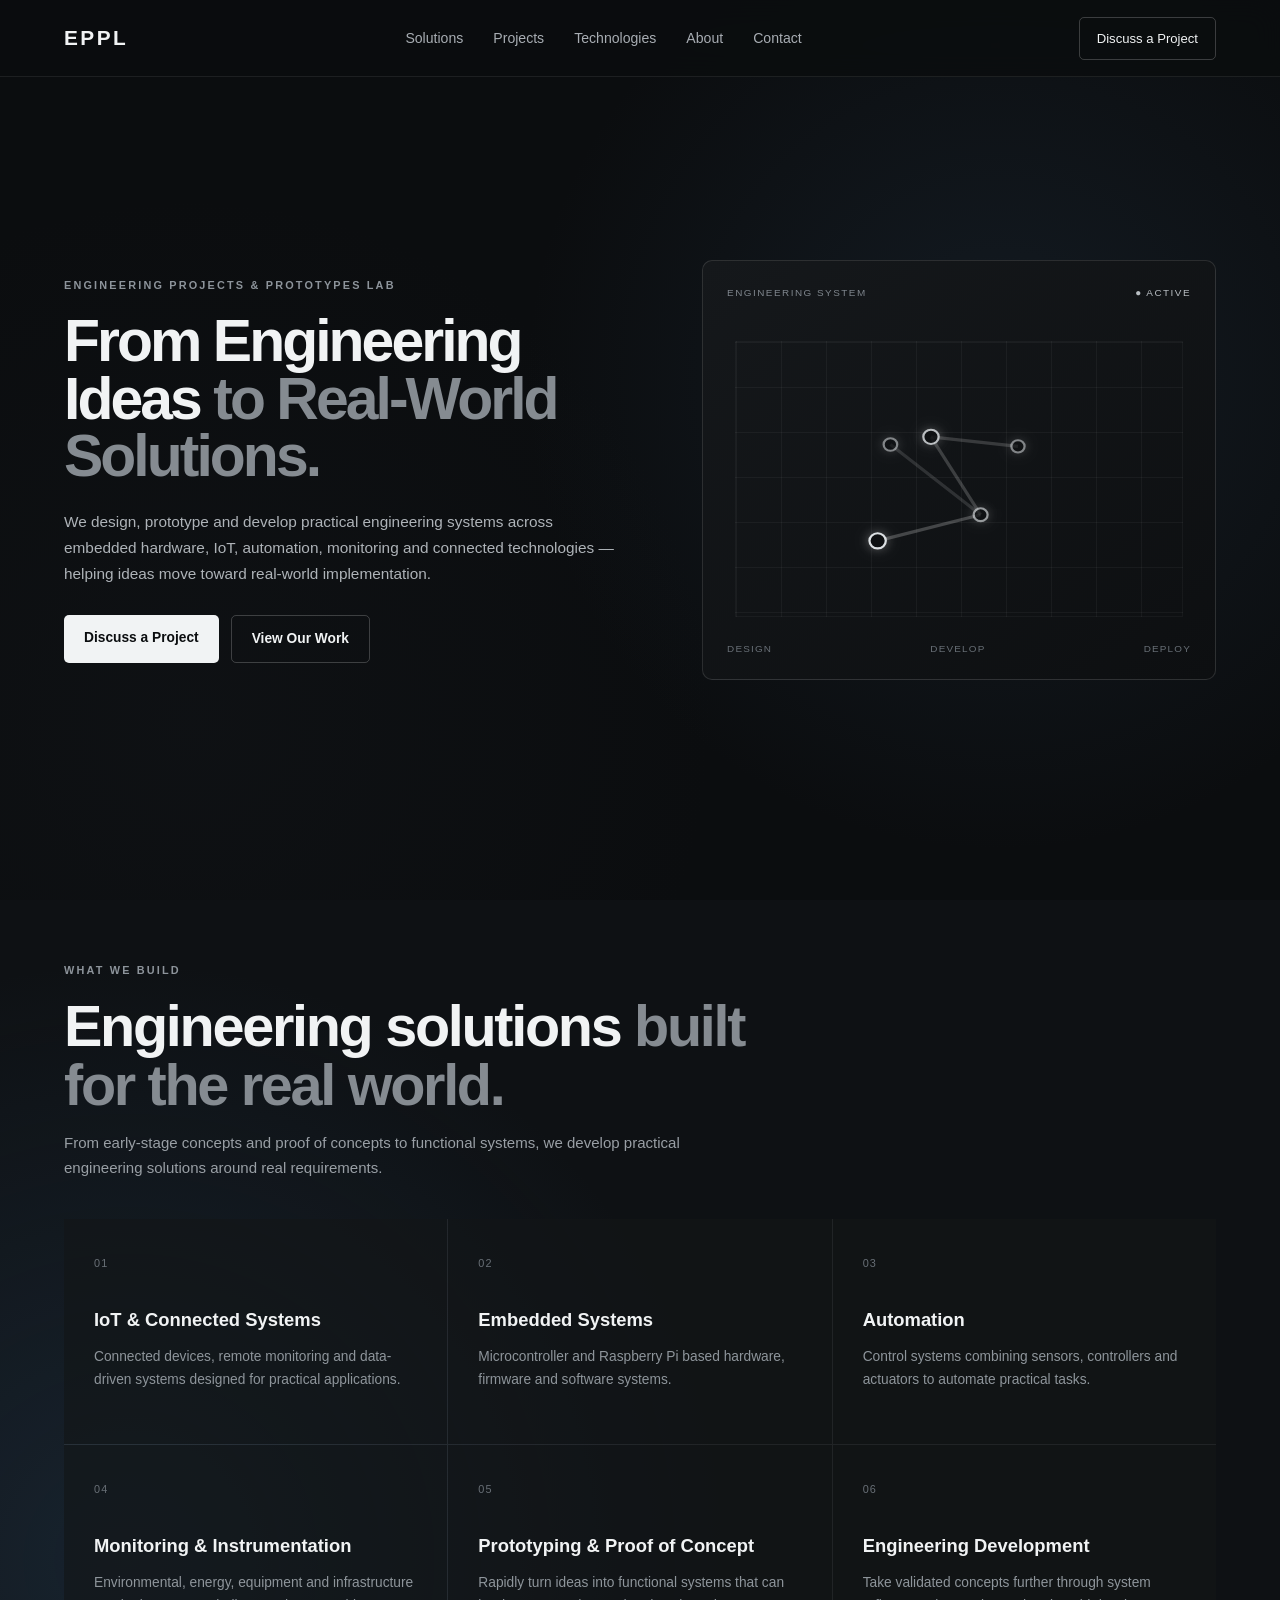
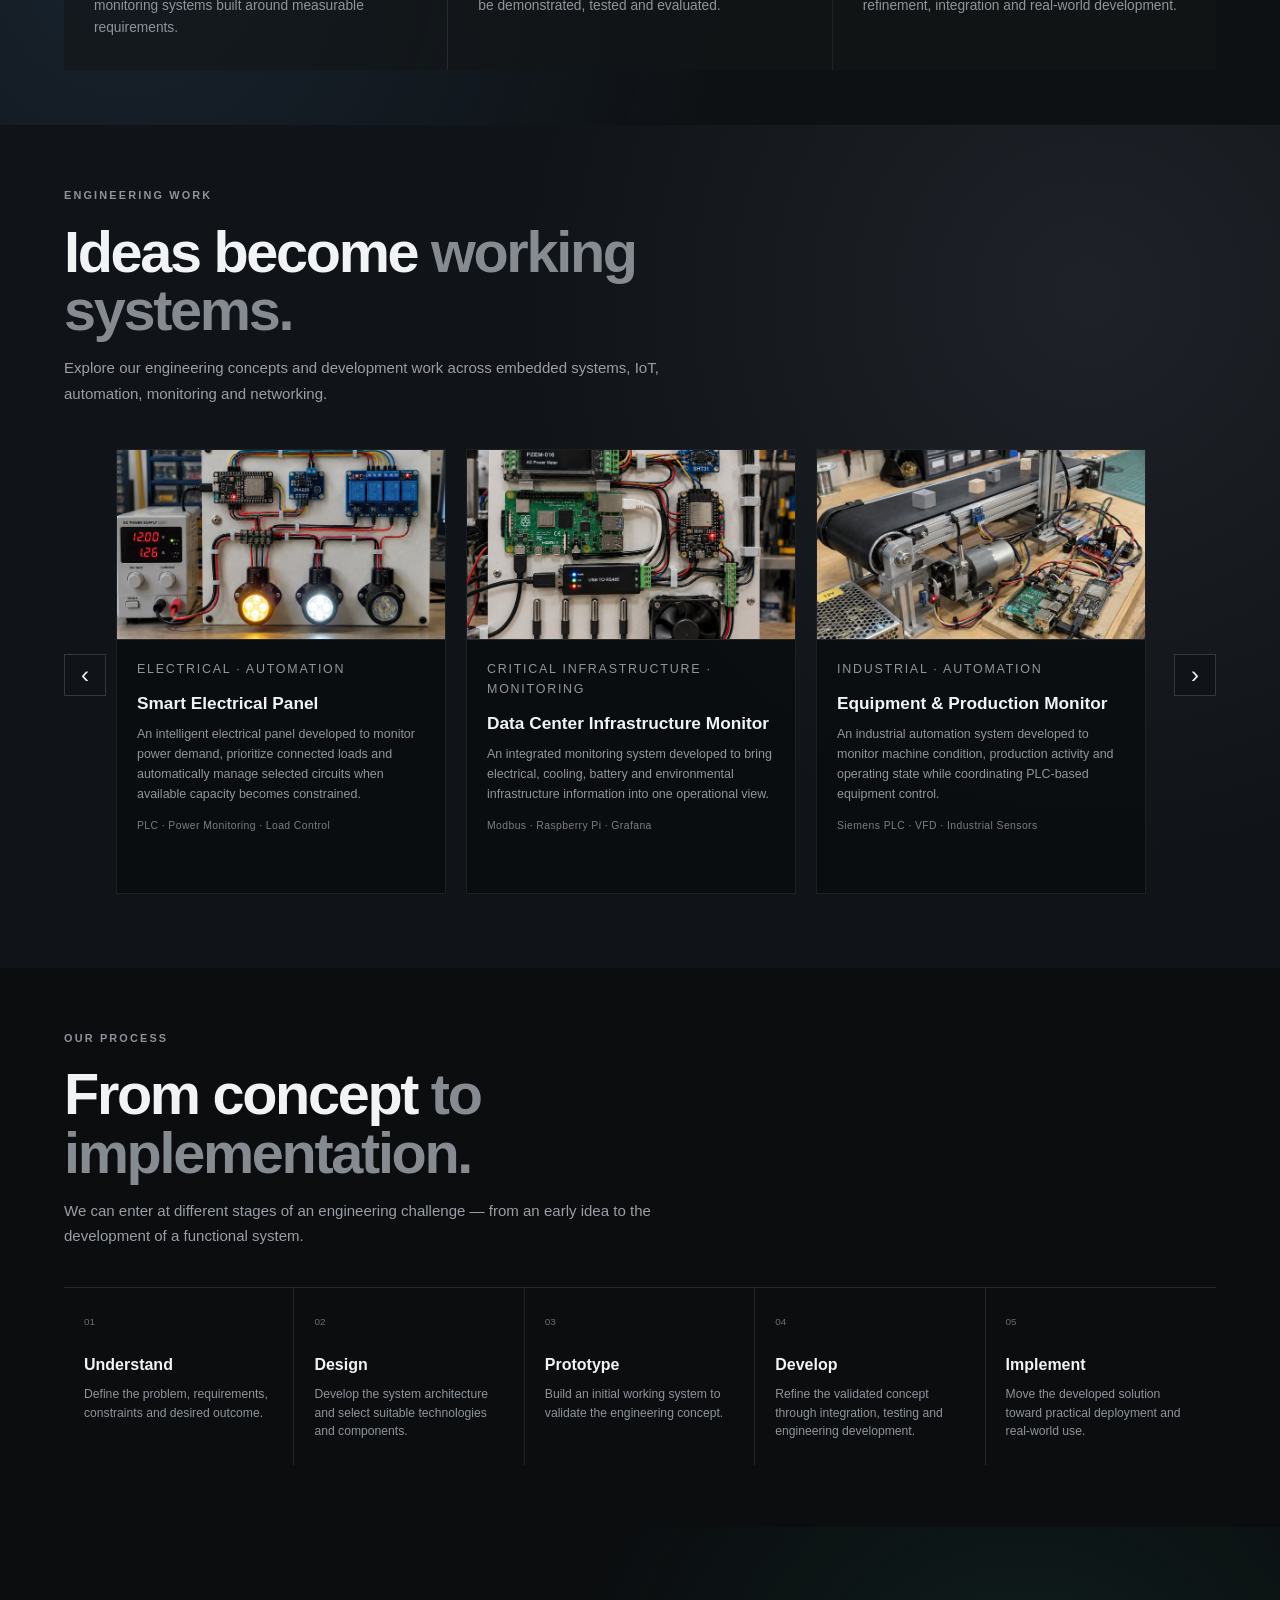
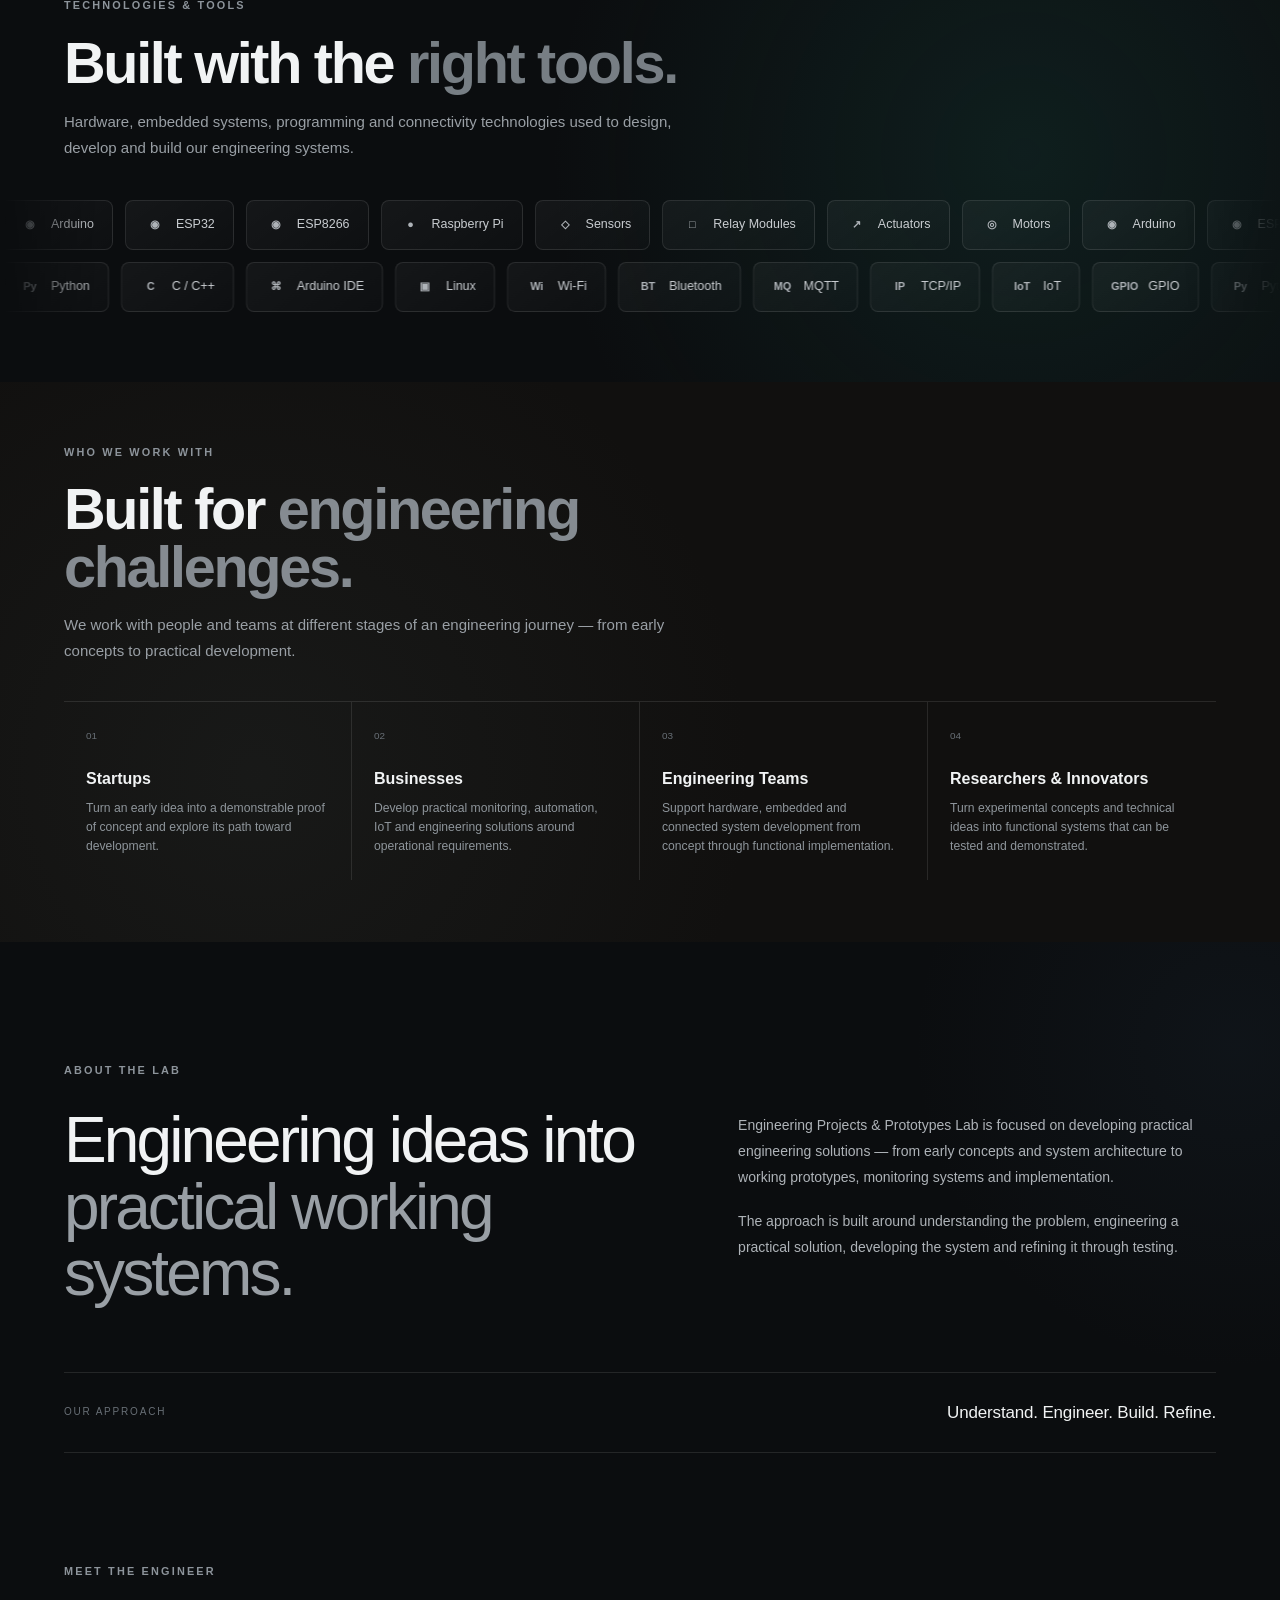
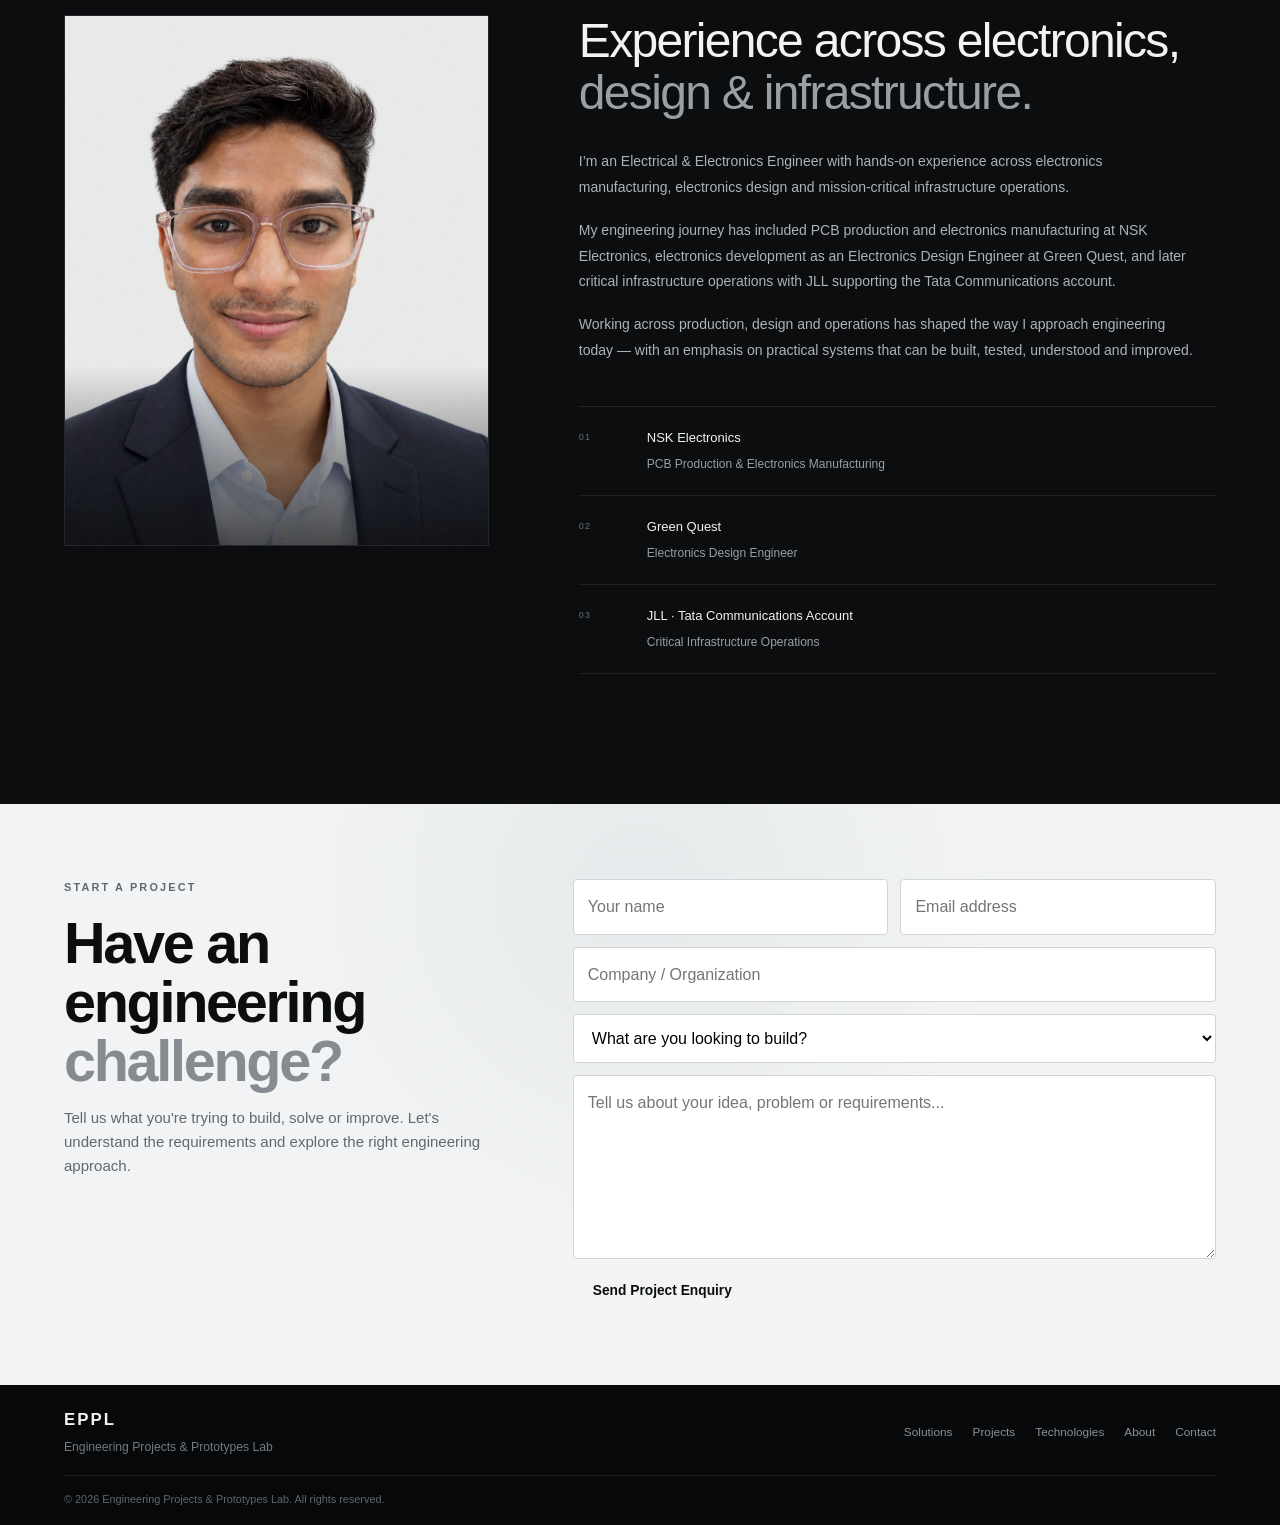
==== commit 0adf8689: "Hamburger update" ====
--- a/index.html
+++ b/index.html
@@ -22,37 +22,59 @@
 
     <!-- ================= NAVIGATION ================= -->
 
-    <header class="navbar">
-
-        <div class="container nav-container">
-
-            <a href="#home" class="logo">
-                EPPL
-            </a>
-
-
-            <nav class="nav-links">
-
-                <a href="#solutions">Solutions</a>
-
-                <a href="#projects">Projects</a>
-
-                <a href="#technologies">Technologies</a>
-
-                <a href="#about">About</a>
-
-                <a href="#contact">Contact</a>
-
-            </nav>
-
-
-            <a href="#contact" class="nav-button">
+   <header class="navbar">
+
+    <div class="container nav-container">
+
+        <!-- LOGO -->
+        <a href="#home" class="logo">
+            EPPL
+        </a>
+
+
+        <!-- NAV LINKS -->
+        <nav class="nav-links" id="navMenu">
+
+            <a href="#solutions">Solutions</a>
+
+            <a href="#projects">Projects</a>
+
+            <a href="#technologies">Technologies</a>
+
+            <a href="#about">About</a>
+
+            <a href="#contact">Contact</a>
+
+            <!-- MOBILE CTA -->
+            <a href="#contact" class="nav-button mobile-nav-button">
                 Discuss a Project
             </a>
 
-        </div>
-
-    </header>
+        </nav>
+
+
+        <!-- DESKTOP CTA -->
+        <a href="#contact" class="nav-button desktop-nav-button">
+            Discuss a Project
+        </a>
+
+
+        <!-- MOBILE HAMBURGER -->
+        <button
+            class="nav-toggle"
+            id="navToggle"
+            aria-label="Open navigation"
+            aria-expanded="false">
+
+            <span></span>
+            <span></span>
+            <span></span>
+
+        </button>
+
+    </div>
+
+</header>
 
 
 
--- a/style.css
+++ b/style.css
@@ -2776,3 +2776,184 @@
     }
 }
 
+/* =========================================================
+   MOBILE NAVIGATION
+========================================================= */
+
+.nav-toggle {
+    display: none;
+
+    width: 42px;
+    height: 42px;
+
+    padding: 0;
+
+    border: 0;
+    background: transparent;
+
+    cursor: pointer;
+
+    align-items: center;
+    justify-content: center;
+    flex-direction: column;
+
+    gap: 5px;
+}
+
+
+.nav-toggle span {
+    display: block;
+
+    width: 21px;
+    height: 1px;
+
+    background: var(--text-primary);
+
+    transition:
+        transform .3s ease,
+        opacity .3s ease;
+}
+
+
+/* hidden on desktop */
+
+.mobile-nav-button {
+    display: none;
+}
+
+
+/* =========================================================
+   MOBILE
+========================================================= */
+
+@media (max-width: 900px) {
+
+    .nav-container {
+        position: relative;
+    }
+
+
+    /* hide desktop CTA */
+
+    .desktop-nav-button {
+        display: none;
+    }
+
+
+    /* show hamburger */
+
+    .nav-toggle {
+        display: flex;
+        position: relative;
+        z-index: 1002;
+    }
+
+
+    /* dropdown */
+
+    .nav-links {
+        position: absolute;
+
+        top: calc(100% + 12px);
+        left: 0;
+
+        width: 100%;
+
+        display: flex;
+        flex-direction: column;
+        align-items: stretch;
+
+        gap: 0;
+
+        padding: 12px;
+
+        border: 1px solid rgba(255, 255, 255, .10);
+
+        border-radius: 20px;
+
+        background: rgba(10, 12, 14, .97);
+
+        backdrop-filter: blur(18px);
+        -webkit-backdrop-filter: blur(18px);
+
+        opacity: 0;
+        visibility: hidden;
+
+        transform: translateY(-8px);
+
+        pointer-events: none;
+
+        transition:
+            opacity .25s ease,
+            visibility .25s ease,
+            transform .25s ease;
+
+        z-index: 1001;
+    }
+
+
+    /* OPEN MENU */
+
+    .nav-links.active {
+        opacity: 1;
+        visibility: visible;
+
+        transform: translateY(0);
+
+        pointer-events: auto;
+    }
+
+
+    /* links */
+
+    .nav-links > a {
+        display: block;
+
+        width: 100%;
+
+        padding: 15px 12px;
+
+        border-bottom: 1px solid rgba(255, 255, 255, .06);
+
+        text-decoration: none;
+
+        font-size: 13px;
+    }
+
+
+    /* MOBILE CTA */
+
+    .nav-links .mobile-nav-button {
+        display: block;
+
+        margin-top: 10px;
+
+        padding: 14px 18px;
+
+        border-bottom: none;
+
+        text-align: center;
+    }
+
+
+    /* HAMBURGER -> X */
+
+    .nav-toggle.active span:nth-child(1) {
+        transform:
+            translateY(6px)
+            rotate(45deg);
+    }
+
+
+    .nav-toggle.active span:nth-child(2) {
+        opacity: 0;
+    }
+
+
+    .nav-toggle.active span:nth-child(3) {
+        transform:
+            translateY(-6px)
+            rotate(-45deg);
+    }
+
+}
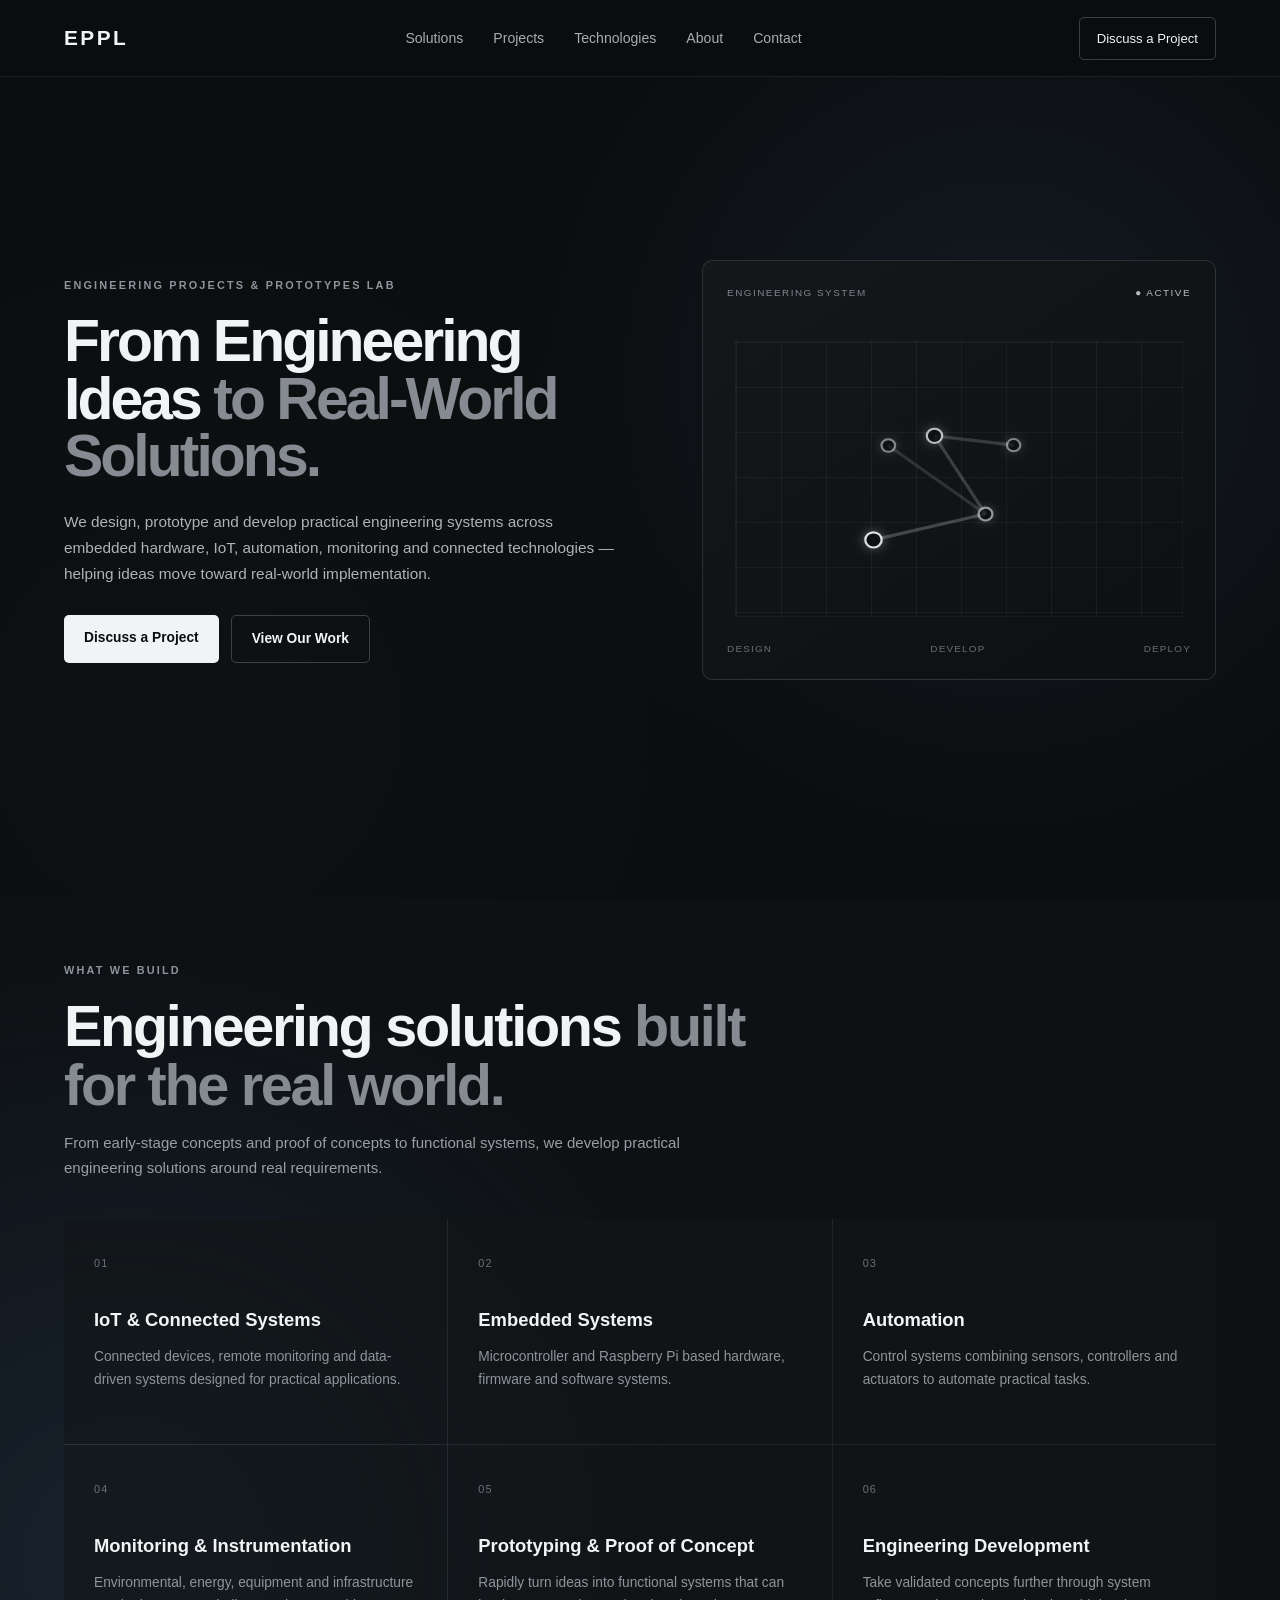
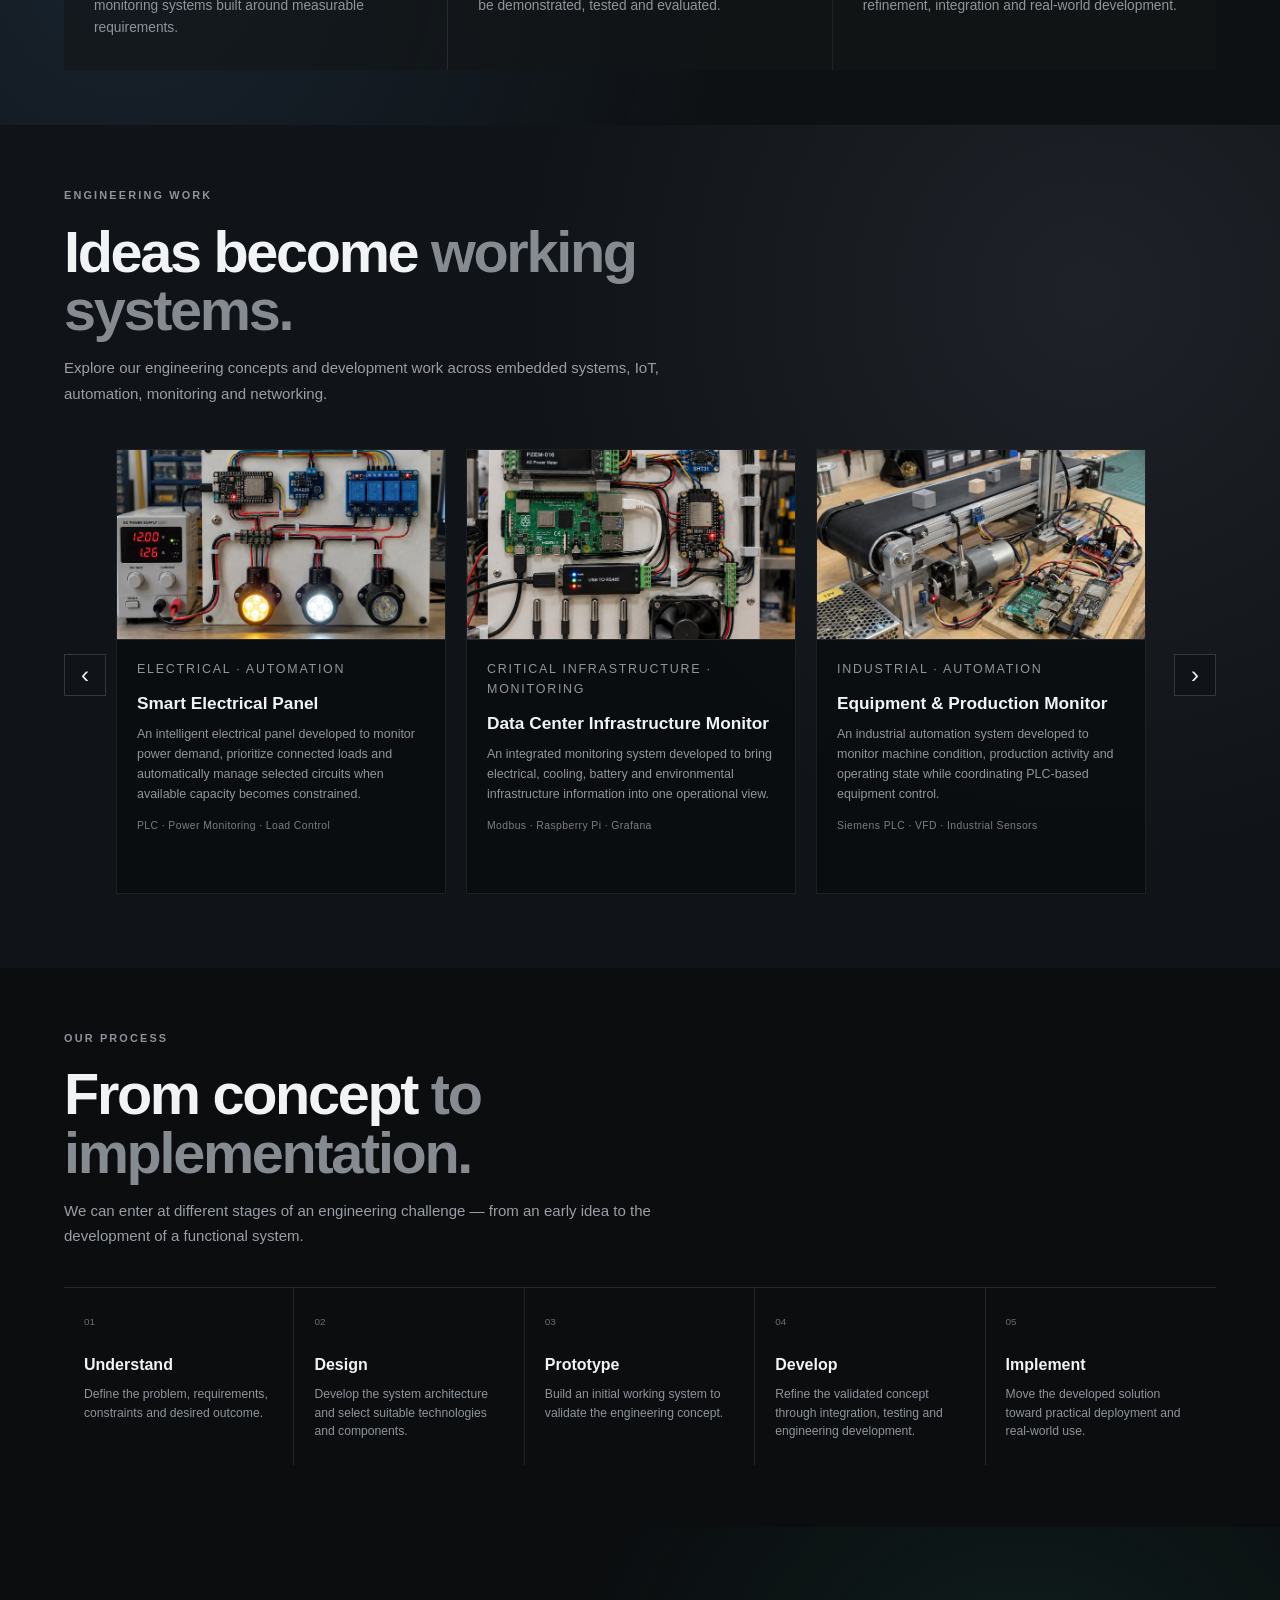
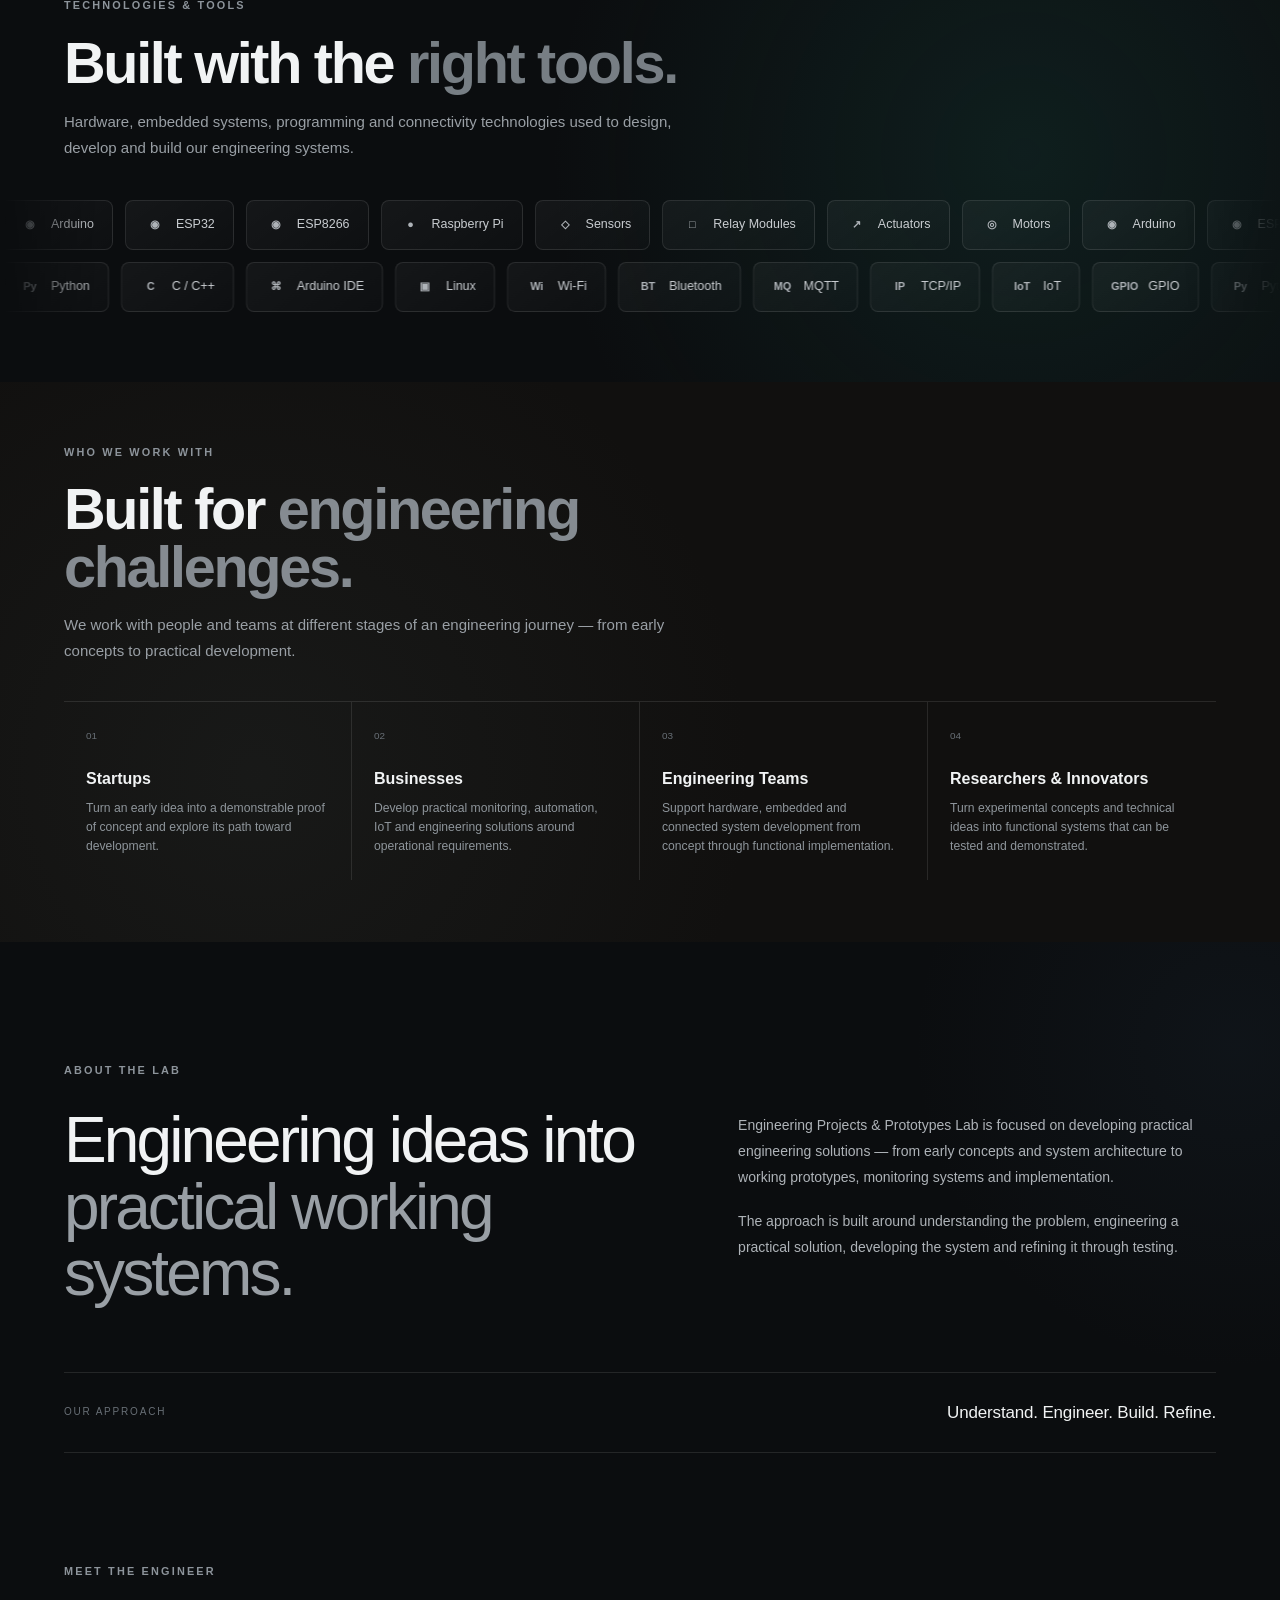
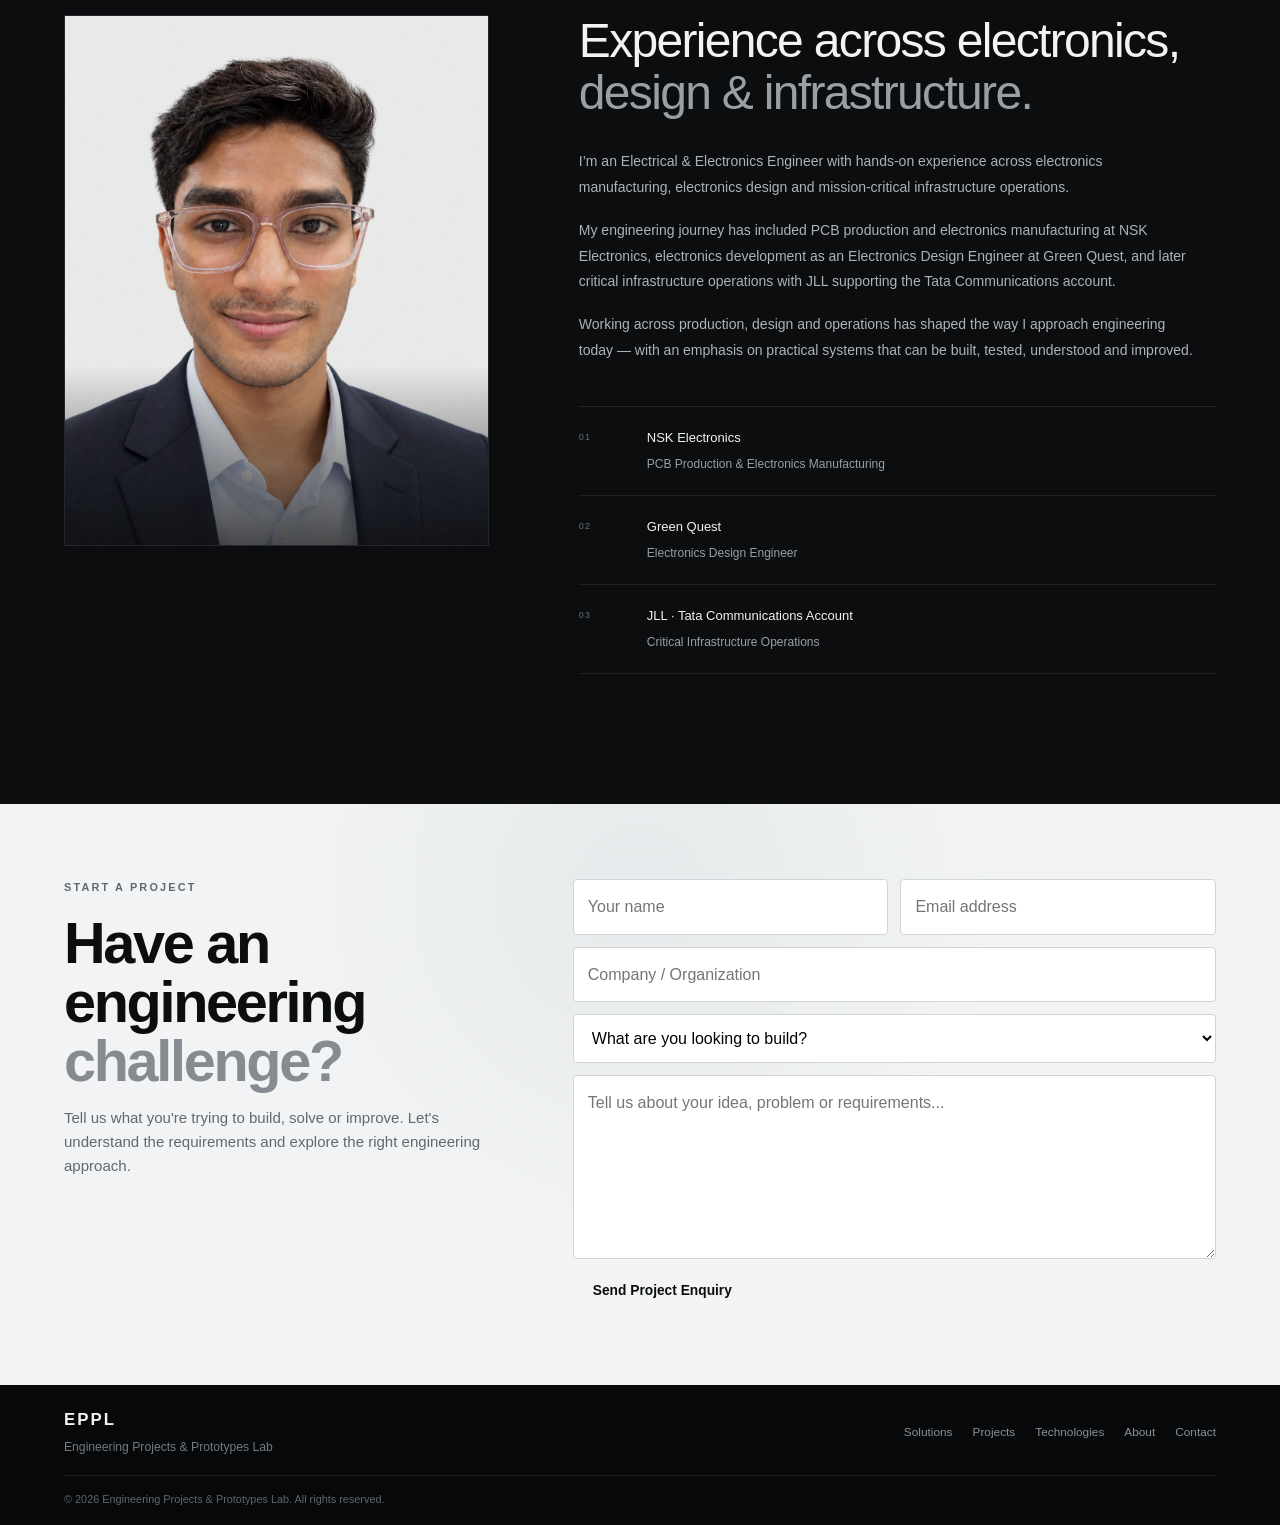
==== commit 82f51de3: "browser logo update" ====
--- a/index.html
+++ b/index.html
@@ -13,6 +13,10 @@
         content="Engineering Projects & Prototypes Lab — designing, developing and building practical engineering solutions across embedded systems, IoT, automation, monitoring and connected technologies.">
 
     <link rel="stylesheet" href="style.css">
+
+    <link rel="icon"
+          type="image/jpeg"
+          href="assets/images/eppl-logo.png">
 
 </head>
 
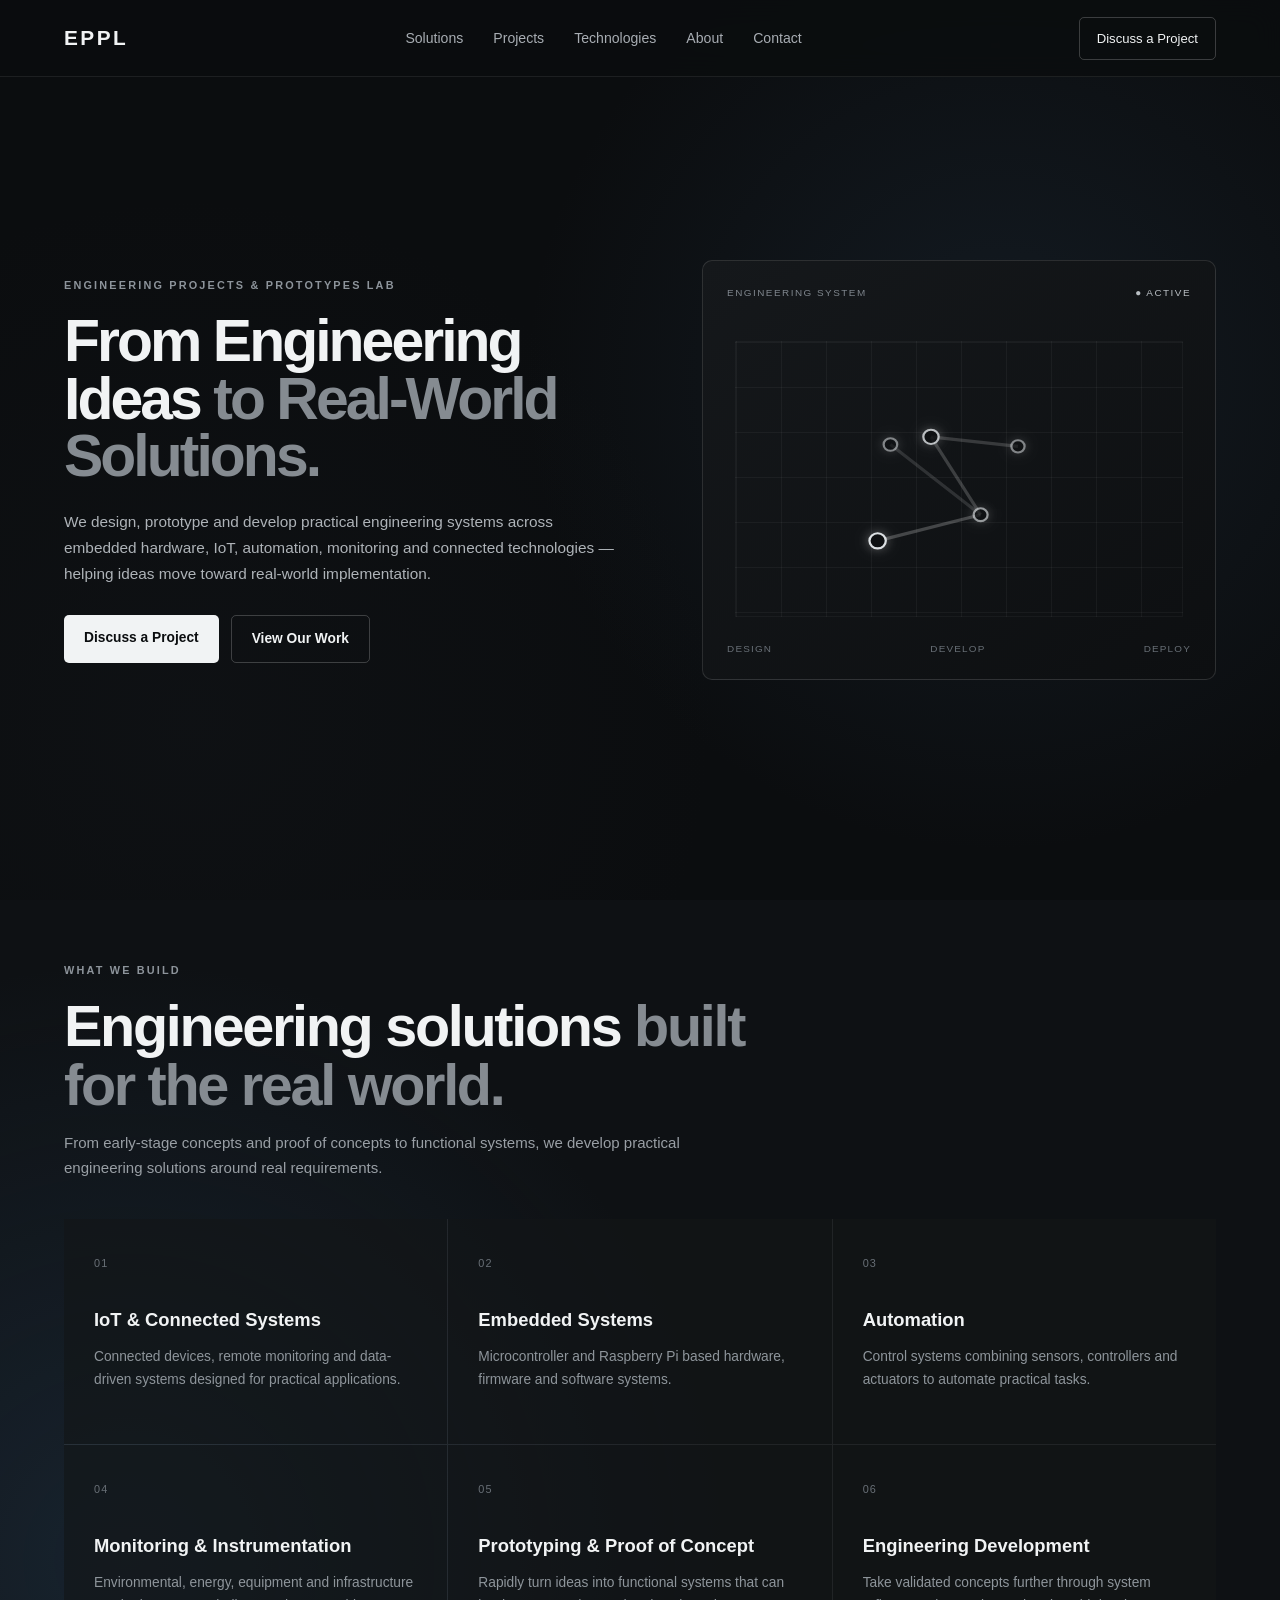
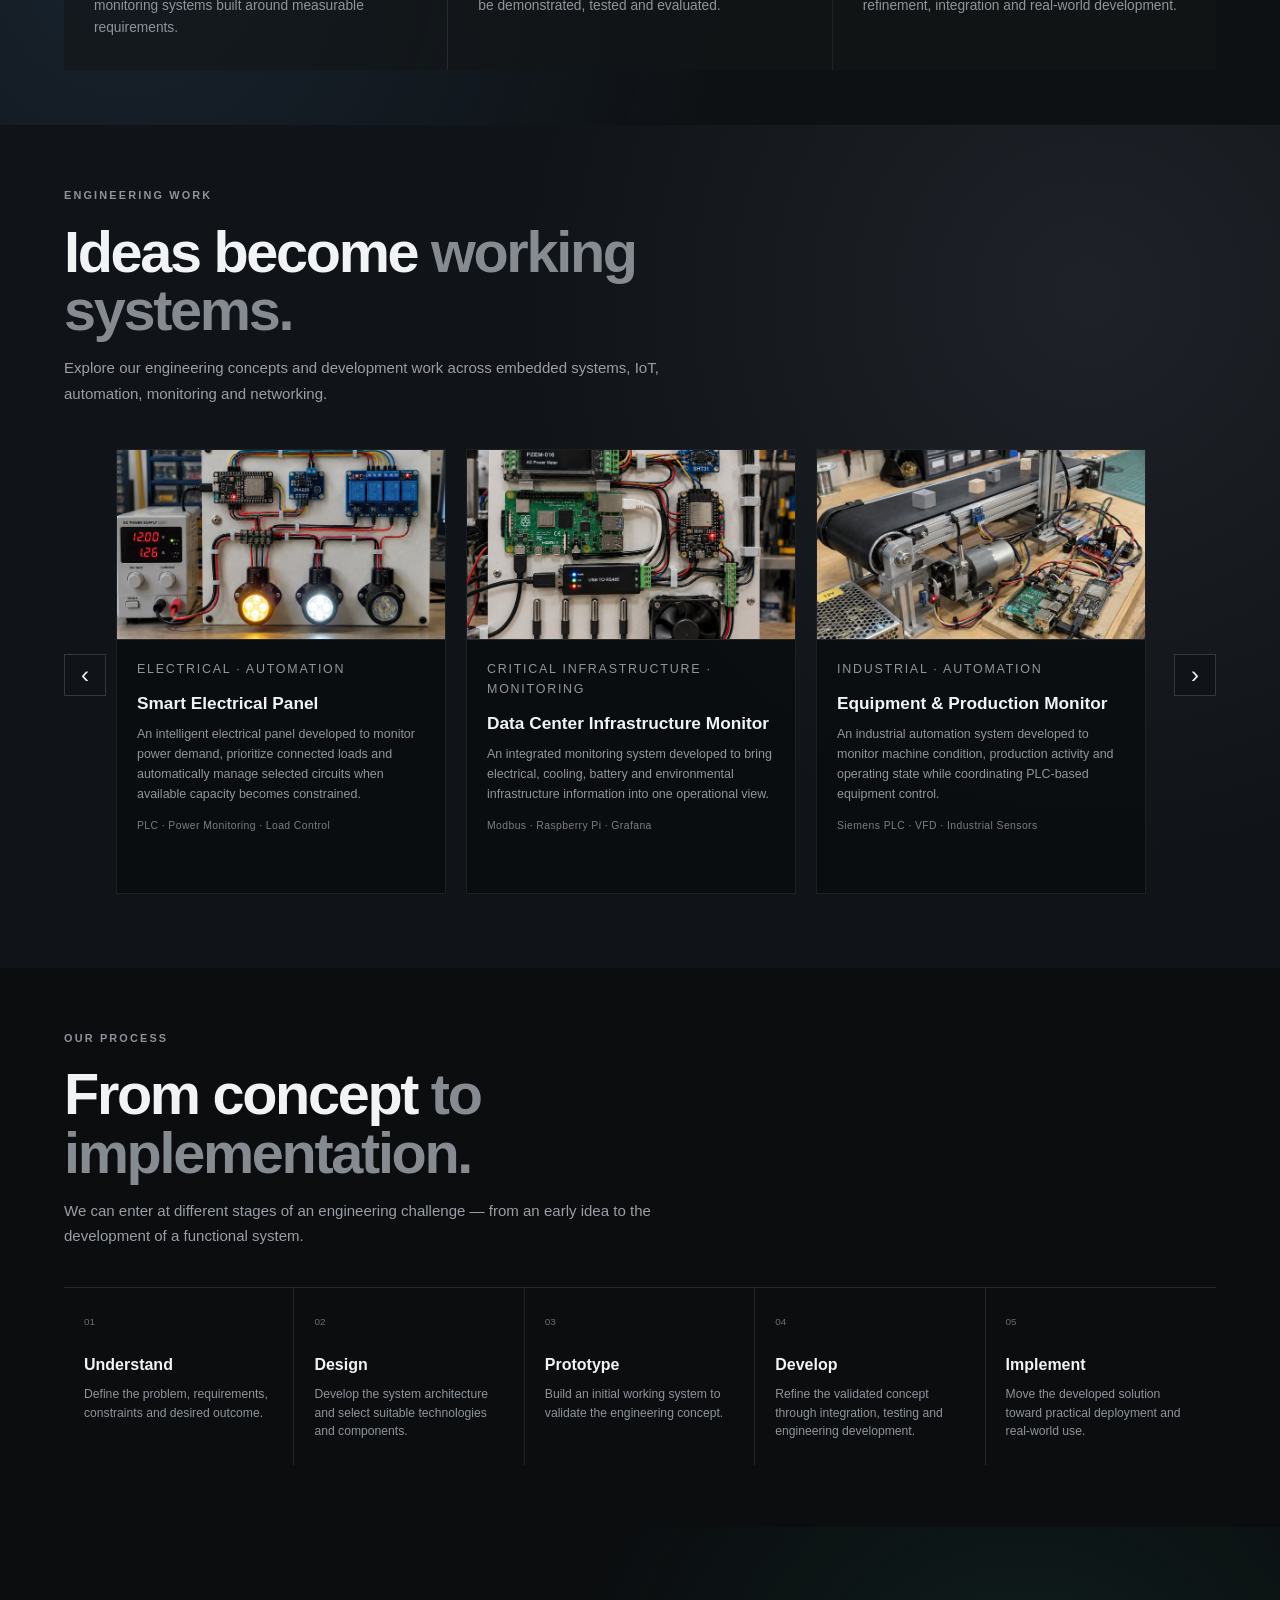
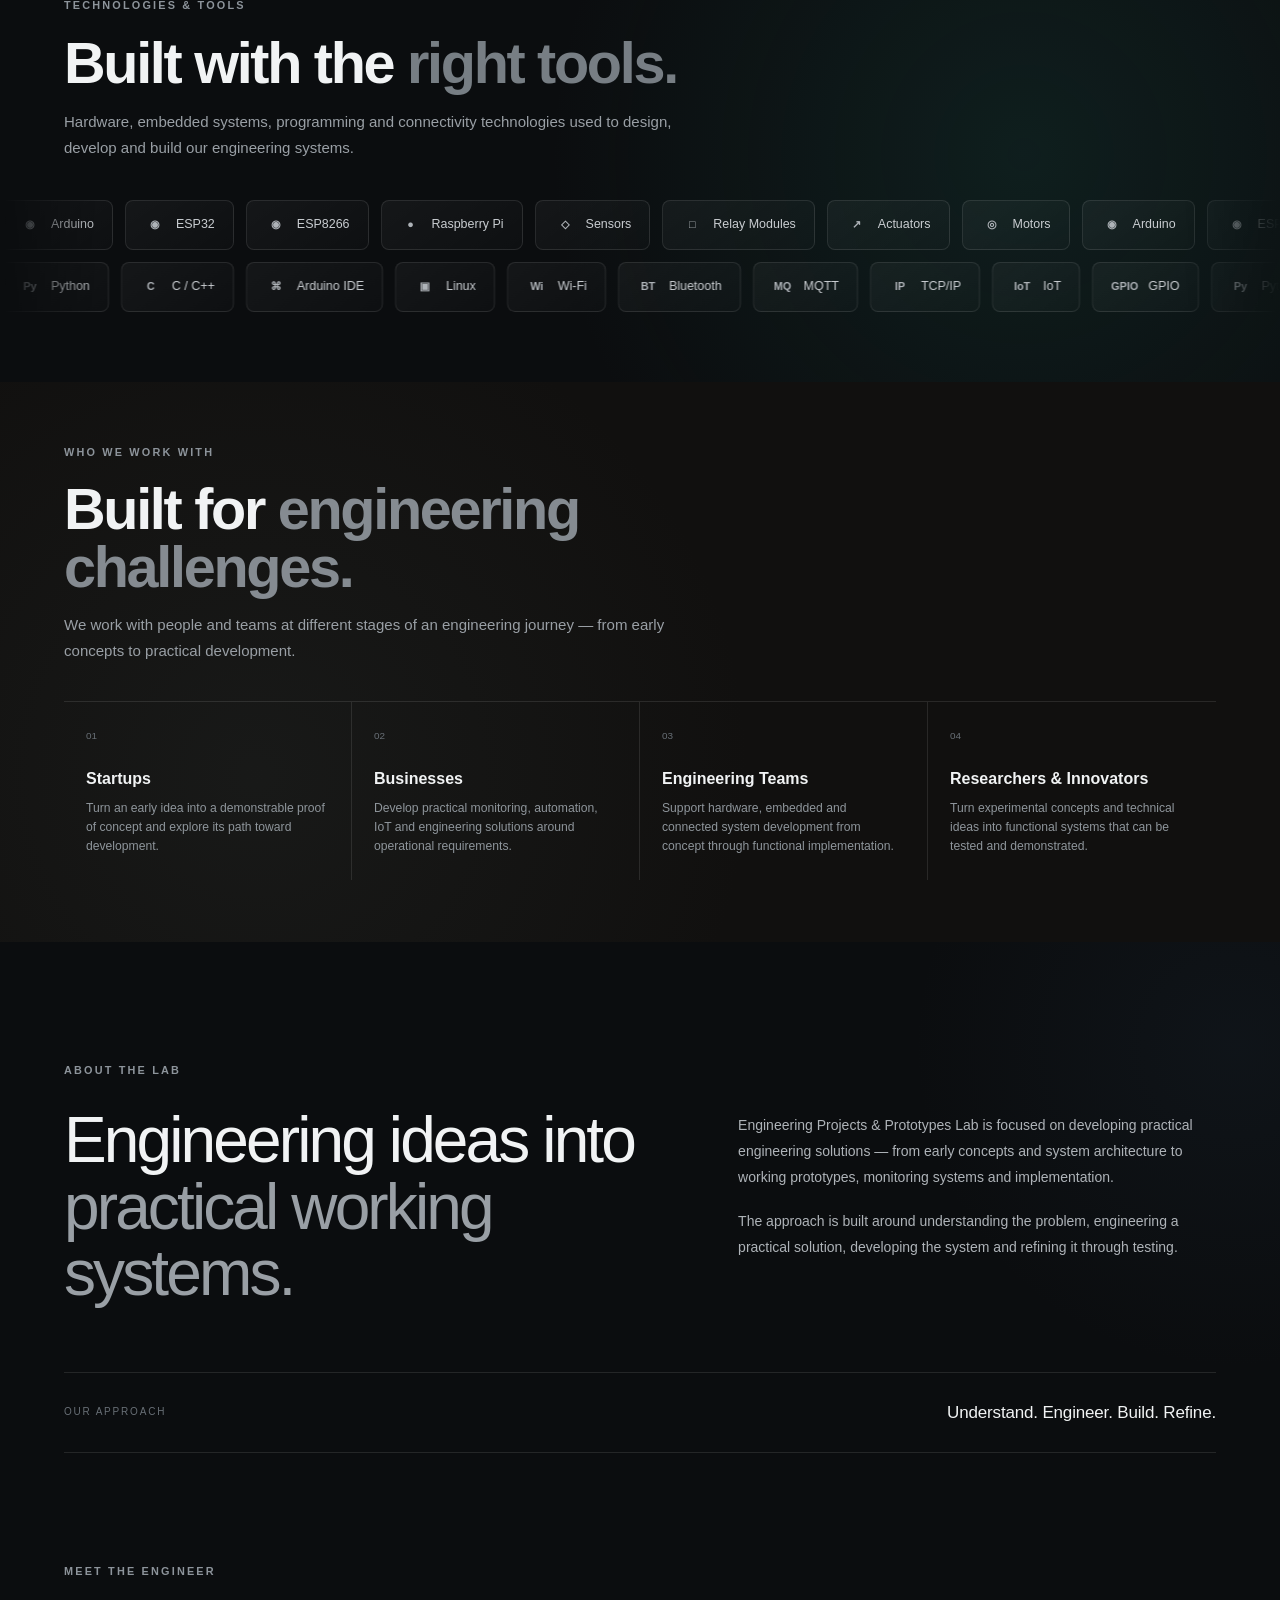
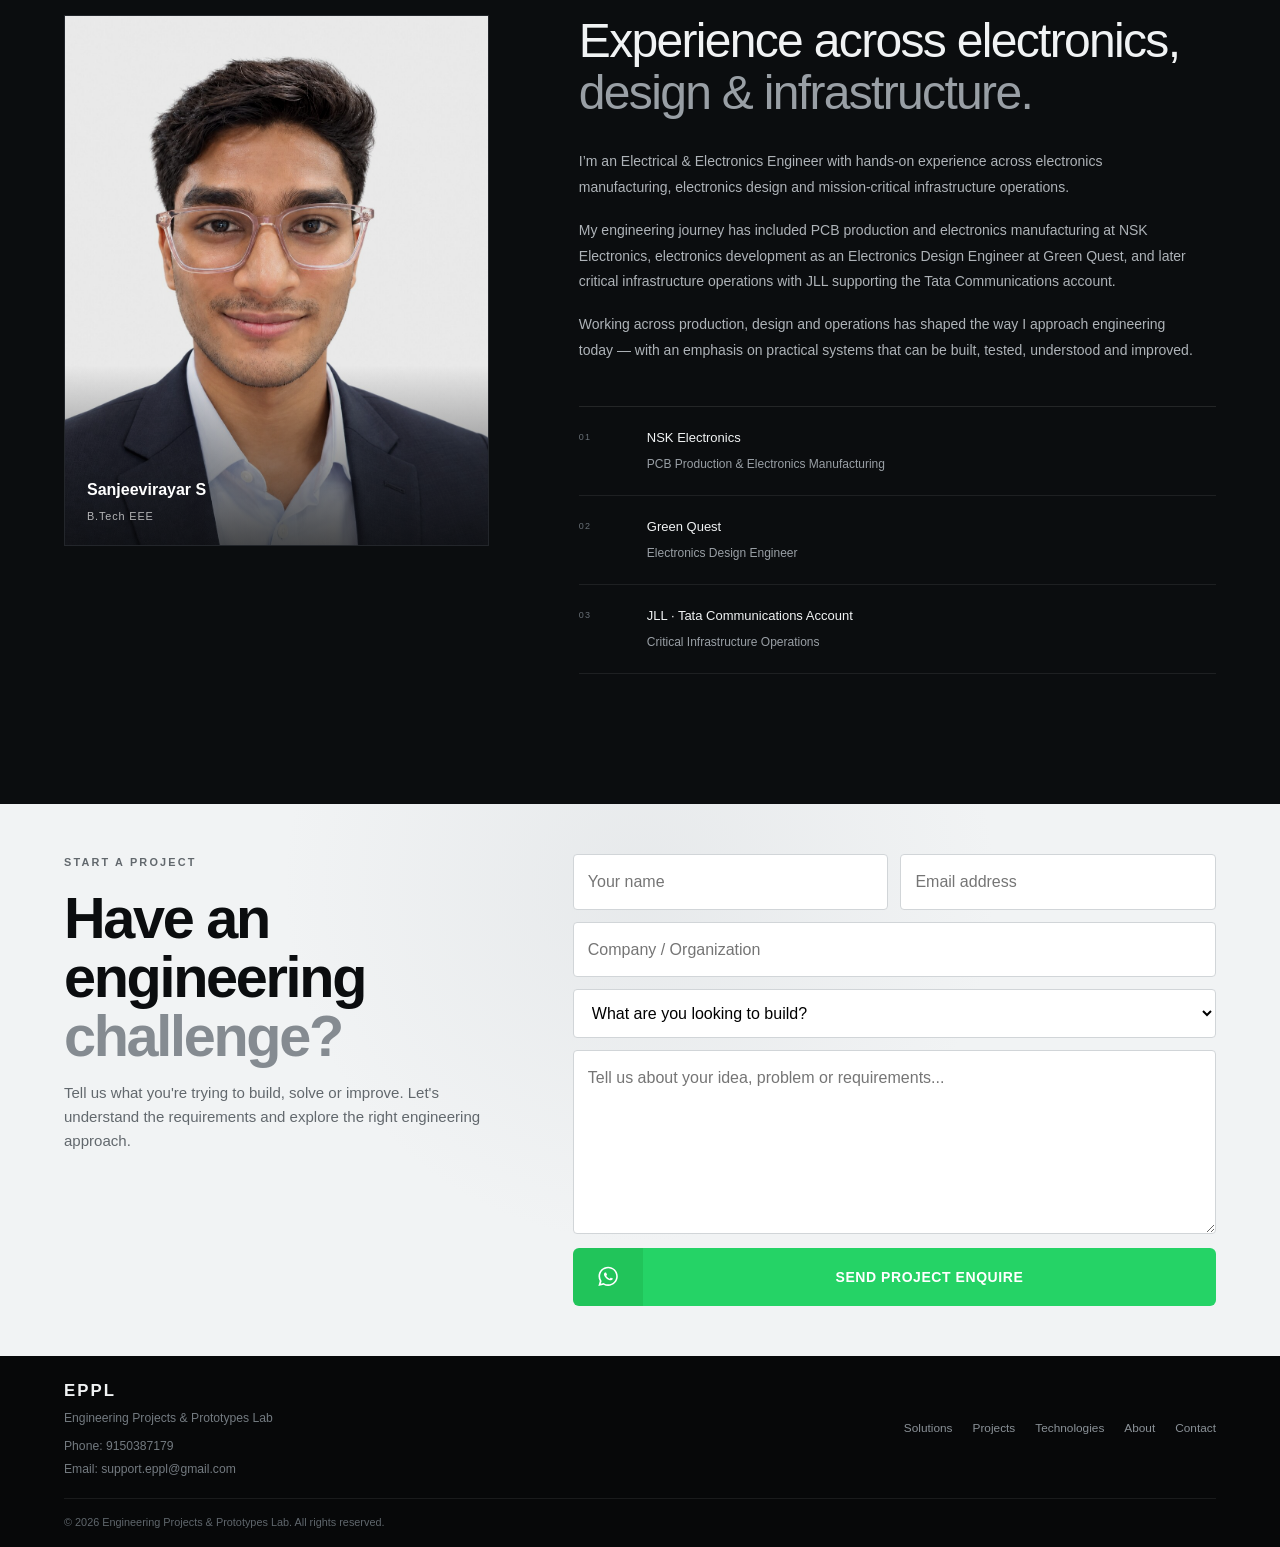
==== commit d0d97e17: "Name on the about column, Contact on the footer, whatsapp button update" ====
--- a/index.html
+++ b/index.html
@@ -14,9 +14,7 @@
 
     <link rel="stylesheet" href="style.css">
 
-    <link rel="icon"
-          type="image/jpeg"
-          href="assets/images/eppl-logo.png">
+    <link rel="icon" type="image/jpeg" href="assets/images/eppl-logo.png">
 
 </head>
 
@@ -26,59 +24,55 @@
 
     <!-- ================= NAVIGATION ================= -->
 
-   <header class="navbar">
-
-    <div class="container nav-container">
-
-        <!-- LOGO -->
-        <a href="#home" class="logo">
-            EPPL
-        </a>
-
-
-        <!-- NAV LINKS -->
-        <nav class="nav-links" id="navMenu">
-
-            <a href="#solutions">Solutions</a>
-
-            <a href="#projects">Projects</a>
-
-            <a href="#technologies">Technologies</a>
-
-            <a href="#about">About</a>
-
-            <a href="#contact">Contact</a>
-
-            <!-- MOBILE CTA -->
-            <a href="#contact" class="nav-button mobile-nav-button">
+    <header class="navbar">
+
+        <div class="container nav-container">
+
+            <!-- LOGO -->
+            <a href="#home" class="logo">
+                EPPL
+            </a>
+
+
+            <!-- NAV LINKS -->
+            <nav class="nav-links" id="navMenu">
+
+                <a href="#solutions">Solutions</a>
+
+                <a href="#projects">Projects</a>
+
+                <a href="#technologies">Technologies</a>
+
+                <a href="#about">About</a>
+
+                <a href="#contact">Contact</a>
+
+                <!-- MOBILE CTA -->
+                <a href="#contact" class="nav-button mobile-nav-button">
+                    Discuss a Project
+                </a>
+
+            </nav>
+
+
+            <!-- DESKTOP CTA -->
+            <a href="#contact" class="nav-button desktop-nav-button">
                 Discuss a Project
             </a>
 
-        </nav>
-
-
-        <!-- DESKTOP CTA -->
-        <a href="#contact" class="nav-button desktop-nav-button">
-            Discuss a Project
-        </a>
-
-
-        <!-- MOBILE HAMBURGER -->
-        <button
-            class="nav-toggle"
-            id="navToggle"
-            aria-label="Open navigation"
-            aria-expanded="false">
-
-            <span></span>
-            <span></span>
-            <span></span>
-
-        </button>
-
-    </div>
-
-</header>
+
+            <!-- MOBILE HAMBURGER -->
+            <button class="nav-toggle" id="navToggle" aria-label="Open navigation" aria-expanded="false">
+
+                <span></span>
+                <span></span>
+                <span></span>
+
+            </button>
+
+        </div>
+
+    </header>
 
 
 
@@ -406,7 +400,8 @@
 
                         <!-- PROJECT 01 -->
 
-                        <a href="projects/smart-electrical-panel.html" class="project-card" aria-label="Open Smart Electrical Panel project">
+                        <a href="projects/smart-electrical-panel.html" class="project-card"
+                            aria-label="Open Smart Electrical Panel project">
 
                             <div class="project-image">
                                 <img src="assets/images/project-01.jpg" alt="Smart Electrical Panel">
@@ -442,7 +437,8 @@
 
                         <!-- PROJECT 02 -->
 
-                        <a href="projects/data-center-infrastructure-monitor.html" class="project-card" aria-label="Open Data Center Infrastructure Monitor project">
+                        <a href="projects/data-center-infrastructure-monitor.html" class="project-card"
+                            aria-label="Open Data Center Infrastructure Monitor project">
 
                             <div class="project-image">
                                 <img src="assets/images/project-02.jpg" alt="Data Center Infrastructure Monitor">
@@ -474,7 +470,8 @@
                         </a>
 
                         <!-- PROJECT 03 -->
-                        <a href="projects/industrial-equipment-monitor-control.html" class="project-card" aria-label="Open Equipment & Production Monitor project">
+                        <a href="projects/industrial-equipment-monitor-control.html" class="project-card"
+                            aria-label="Open Equipment & Production Monitor project">
 
                             <div class="project-image">
                                 <img src="assets/images/project-03.jpg" alt="Equipment & Production Monitor">
@@ -508,7 +505,8 @@
 
                         <!-- PROJECT 04 -->
 
-                        <a href="projects/predictive-motor-health.html" class="project-card" aria-label="Open Predictive Motor Health Analyzer project">
+                        <a href="projects/predictive-motor-health.html" class="project-card"
+                            aria-label="Open Predictive Motor Health Analyzer project">
 
                             <div class="project-image">
                                 <img src="assets/images/project-04.jpg" alt="Predictive Motor Health Analyzer">
@@ -543,7 +541,8 @@
 
                         <!-- PROJECT 05 -->
 
-                        <a href="projects/smart-parking-vehicle-flow.html" class="project-card" aria-label="Open Smart Parking & Vehicle Flow project">
+                        <a href="projects/smart-parking-vehicle-flow.html" class="project-card"
+                            aria-label="Open Smart Parking & Vehicle Flow project">
 
                             <div class="project-image">
                                 <img src="assets/images/project-05.jpg" alt="Smart Parking & Vehicle Flow">
@@ -579,7 +578,8 @@
 
                         <!-- PROJECT 06 -->
 
-                        <a href="projects/community-water-consumption-monitor.html" class="project-card" aria-label="Open Community Water Consumption Monitor project">
+                        <a href="projects/community-water-consumption-monitor.html" class="project-card"
+                            aria-label="Open Community Water Consumption Monitor project">
 
                             <div class="project-image">
                                 <img src="assets/images/project-06.jpg" alt="Community Water Consumption Monitor">
@@ -1268,7 +1268,6 @@
 
                     </div>
 
-
                     <div class="meet-engineer-grid">
 
 
@@ -1278,6 +1277,18 @@
 
                             <img src="assets/images/engineer-profile.jpg"
                                 alt="Engineer behind Engineering Projects & Prototypes Lab">
+
+                            <div class="engineer-photo-overlay">
+
+                                <strong>
+                                    Sanjeevirayar S
+                                </strong>
+
+                                <span>
+                                    B.Tech EEE
+                                </span>
+
+                            </div>
 
                         </div>
 
@@ -1514,10 +1525,17 @@
 
 
 
-                    <button type="submit" class="primary-button">
-
-                        Send Project Enquiry
-
+                    <button type="submit" class="project-enquiry-btn">
+                        <span class="project-enquiry-icon">
+                            <svg viewBox="0 0 32 32" aria-hidden="true">
+                                <path
+                                    d="M27.2 15.2c0 6.1-4.9 11-11 11-1.9 0-3.7-.5-5.3-1.4L5 26.3l1.6-5.7c-1-1.6-1.5-3.5-1.5-5.4 0-6.1 4.9-11 11-11s11.1 4.9 11.1 11zm-11-9.2c-5.1 0-9.2 4.1-9.2 9.2 0 1.8.5 3.5 1.5 5l.2.3-.9 3.2 3.3-.9.3.2c1.4.9 3 1.4 4.8 1.4 5.1 0 9.2-4.1 9.2-9.2S21.3 6 16.2 6zm5.2 11.7c-.3-.1-1.6-.8-1.8-.9-.2-.1-.4-.1-.6.1s-.7.9-.8 1c-.1.1-.3.2-.5.1-.3-.1-1.1-.4-2.1-1.3-.8-.7-1.3-1.5-1.5-1.8-.1-.2 0-.3.1-.5.1-.1.2-.3.4-.4.1-.1.1-.2.2-.4s0-.3 0-.4c-.1-.1-.6-1.5-.9-2-.2-.5-.4-.4-.6-.4h-.5c-.2 0-.4.1-.6.3s-.8.8-.8 1.9.8 2.2.9 2.4c.1.2 1.7 2.7 4.2 3.7.6.3 1.1.4 1.5.5.6.2 1.2.1 1.6.1.5-.1 1.6-.7 1.8-1.3.2-.6.2-1.2.2-1.3 0-.1-.2-.2-.5-.3z" />
+                            </svg>
+                        </span>
+
+                        <span class="project-enquiry-text">
+                            SEND PROJECT ENQUIRE
+                        </span>
                     </button>
 
 
@@ -1525,6 +1543,7 @@
 
 
             </div>
+
 
         </section>
 
@@ -1547,9 +1566,22 @@
                     EPPL
                 </div>
 
+                <p class="footer-lab-name">
+                    Engineering Projects & Prototypes Lab
+                </p>
 
                 <p>
-                    Engineering Projects & Prototypes Lab
+                    Phone:
+                    <a href="tel:+919150387179">
+                        9150387179
+                    </a>
+                </p>
+
+                <p>
+                    Email:
+                    <a href="mailto:support.eppl@gmail.com">
+                        support.eppl@gmail.com
+                    </a>
                 </p>
 
             </div>
--- a/style.css
+++ b/style.css
@@ -1952,7 +1952,7 @@
 ========================================================= */
 
 .contact-section {
-    padding: 75px 0;
+    padding: 50px 0;
 
     background:
         radial-gradient(
@@ -2025,20 +2025,93 @@
     min-height: 120px;
 }
 
-.contact-form input:focus,
-.contact-form select:focus,
-.contact-form textarea:focus {
-    border-color: #555;
-}
-
-.contact-form .primary-button {
+/* =========================================================
+   PROJECT ENQUIRY BUTTON
+========================================================= */
+
+.contact-form .project-enquiry-btn {
+    display: flex;
+    align-items: stretch;
+
+    width: 100%;
+    height: 58px;
+
+    padding: 0;
+    margin-top: 2px;
+
     border: none;
-
+    border-radius: 6px;
+
+    background: transparent;
+
+    overflow: hidden;
     cursor: pointer;
 
-    align-self: flex-start;
-}
-
+    transition:
+        transform .2s ease,
+        box-shadow .2s ease;
+}
+
+
+/* WHATSAPP ICON SIDE */
+
+.project-enquiry-icon {
+    width: 70px;
+    flex-shrink: 0;
+
+    display: flex;
+    align-items: center;
+    justify-content: center;
+
+    background: #21c45a;
+}
+
+
+.project-enquiry-icon svg {
+    width: 28px;
+    height: 28px;
+
+    fill: #ffffff;
+}
+
+
+/* TEXT SIDE */
+
+.project-enquiry-text {
+    flex: 1;
+
+    display: flex;
+    align-items: center;
+    justify-content: center;
+
+    background: #25d366;
+
+    color: #ffffff;
+
+    font-size: 14px;
+    font-weight: 700;
+
+    letter-spacing: .04em;
+
+    white-space: nowrap;
+}
+
+
+/* HOVER */
+
+.contact-form .project-enquiry-btn:hover {
+    transform: translateY(-1px);
+
+    box-shadow:
+        0 6px 18px rgba(37, 211, 102, .20);
+}
+
+
+/* CLICK */
+
+.contact-form .project-enquiry-btn:active {
+    transform: translateY(0);
+}
 
 /* =========================================================
    FOOTER
@@ -2048,6 +2121,15 @@
     padding: 22px 0 16px;
 
     background: var(--bg-dark);
+    
+}
+
+.footer-lab-name {
+    font-size: 17px;
+    font-weight: 400;
+    line-height: 1.5;
+    color: var(--text-muted);
+    margin: 12px 0 10px;
 }
 
 .footer-container {
@@ -2956,4 +3038,34 @@
             rotate(-45deg);
     }
 
-}+}
+.engineer-photo-overlay {
+    position: absolute;
+
+    left: 22px;
+    right: 22px;
+    bottom: 20px;
+
+    z-index: 3;
+}
+
+.engineer-photo-overlay strong {
+    display: block;
+
+    margin-bottom: 5px;
+
+    font-size: 1rem;
+    font-weight: 600;
+
+    color: #ffffff;
+}
+
+.engineer-photo-overlay span {
+    display: block;
+
+    font-size: 0.68rem;
+    letter-spacing: 0.08em;
+
+    color: rgba(255,255,255,.68);
+}
+
